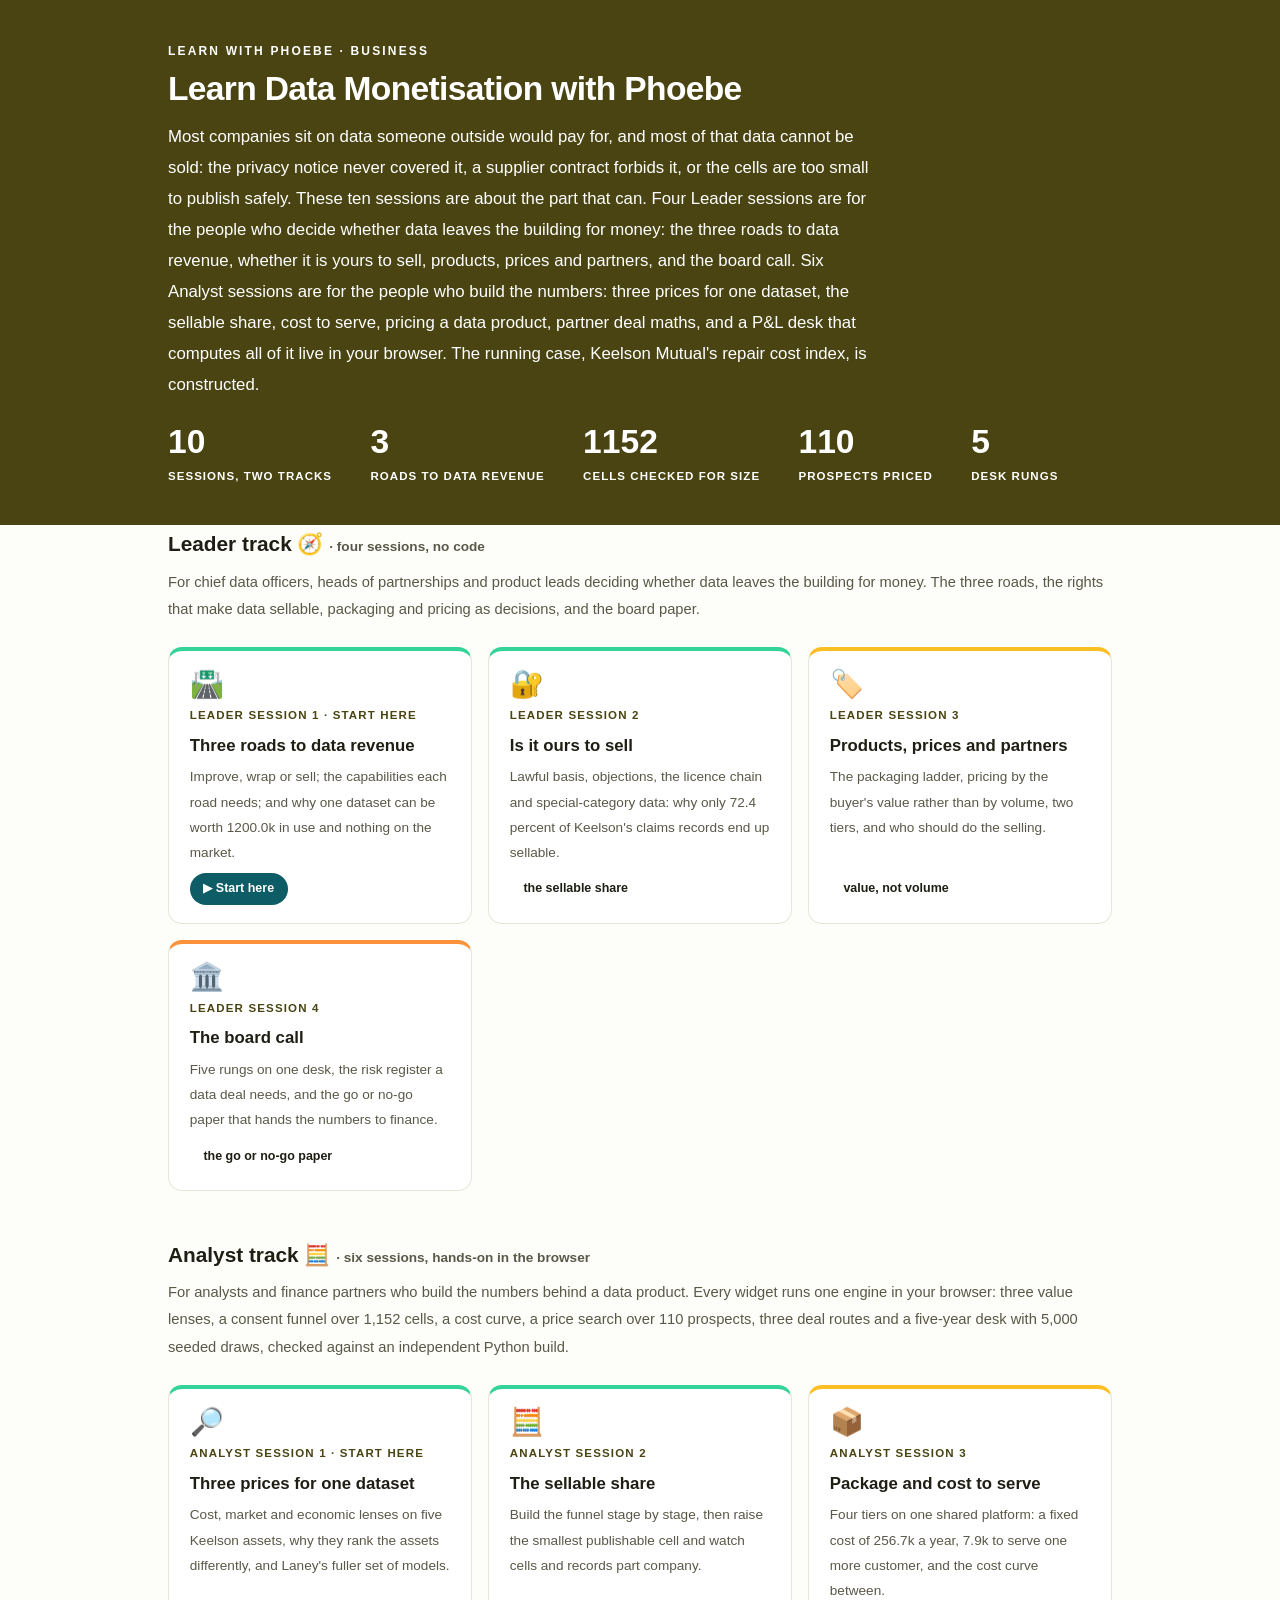
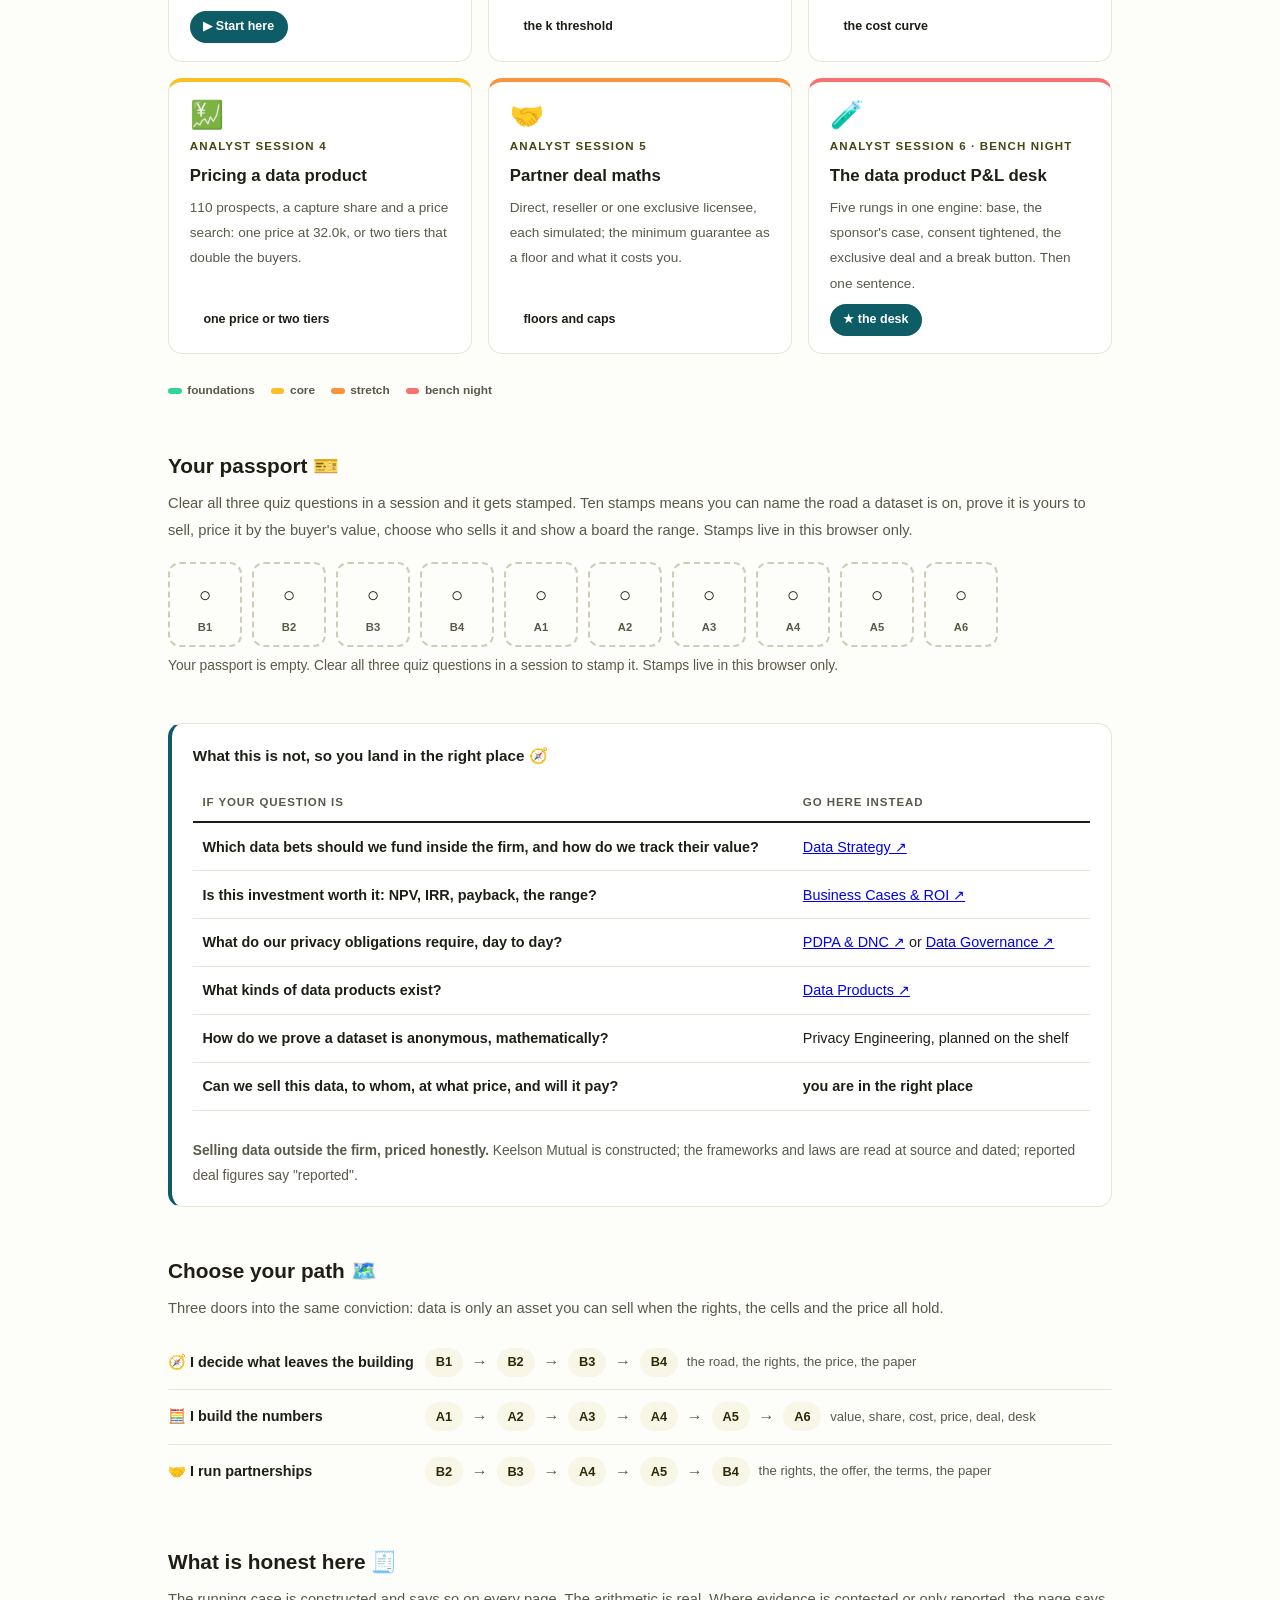
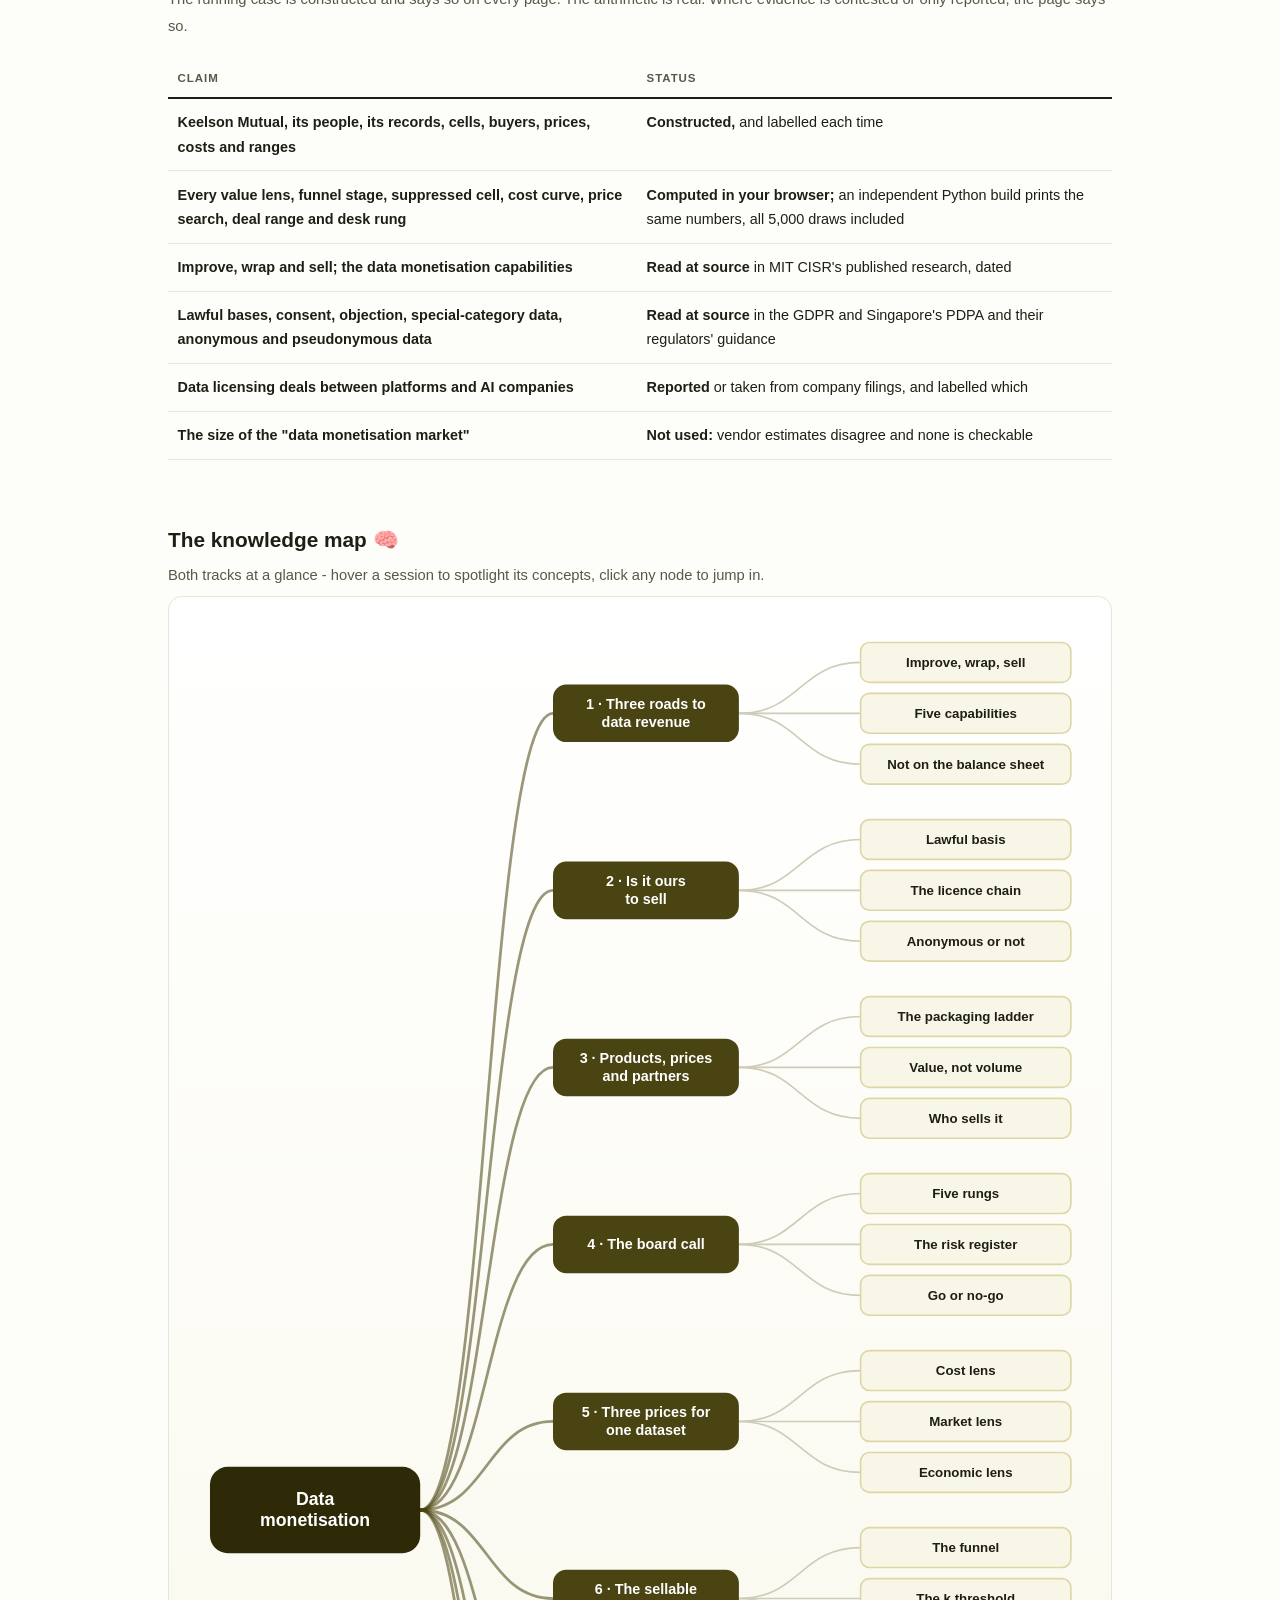
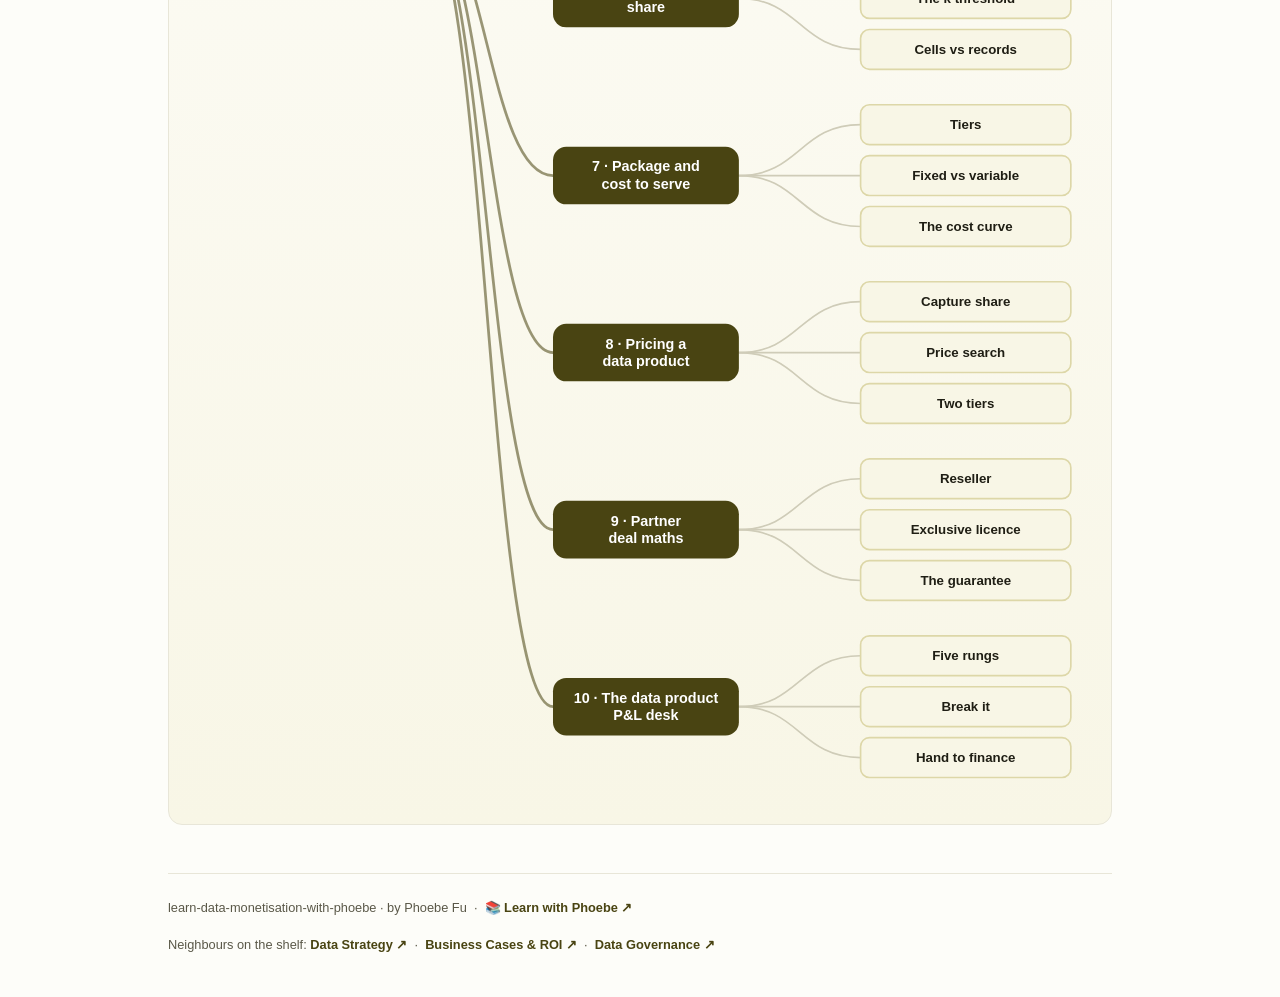
==== index.html @ 0428aa44 "Data Monetisation: Leader 4 + Analyst 6, Keelson repair cost index, computed P&L desk Ten sessions o" ====
<!DOCTYPE html>
<html lang="en">
<head>
<meta charset="UTF-8">
<meta name="viewport" content="width=device-width, initial-scale=1.0">
<!-- social:start -->
<meta name="description" content="Data monetisation for data and AI leaders and the analysts who price it. Four Leader sessions on the three roads to data revenue, whether the data is yours to sell, products, prices and partners, and the board call; six Analyst sessions on valuing a dataset three ways, the sellable share after consent and anonymity, cost to serve, pricing a data product, partner deal maths and a P&amp;L desk that computes everything in your browser. Free, by Phoebe Fu.">
<meta property="og:type" content="website">
<meta property="og:site_name" content="Learn with Phoebe">
<meta property="og:title" content="Learn Data Monetisation with Phoebe">
<meta property="og:description" content="Selling data outside the firm: what is yours to sell, what it is worth, how to price and partner, and whether the P&amp;L survives, computed for real.">
<meta property="og:url" content="https://phoebefu6.github.io/learn-data-monetisation-with-phoebe/">
<meta property="og:image" content="https://phoebefu6.github.io/learn-data-monetisation-with-phoebe/assets/og-cover.png">
<meta property="og:image:width" content="1200">
<meta property="og:image:height" content="630">
<meta name="twitter:card" content="summary_large_image">
<meta name="twitter:title" content="Learn Data Monetisation with Phoebe">
<meta name="twitter:description" content="Two tracks: the Leader decides whether data leaves the building for money; the Analyst prices it, live in the browser.">
<meta name="twitter:image" content="https://phoebefu6.github.io/learn-data-monetisation-with-phoebe/assets/og-cover.png">
<!-- social:end -->
<title>Learn Data Monetisation with Phoebe</title>
<link rel="stylesheet" href="assets/style.css?v=1">
<style>

  .stats-row { display: flex; gap: 2.4rem; margin-top: 1.5rem; flex-wrap: wrap; }
  .stat b { display: block; font-size: 2.1rem; font-weight: 800; line-height: 1.05; font-variant-numeric: tabular-nums; }
  .stat span { font-size: .72rem; opacity: 1; text-transform: uppercase; letter-spacing: .09em; font-weight: 600; }

  .course-grid { display: grid; grid-template-columns: repeat(auto-fit, minmax(17rem, 1fr)); gap: 1rem; margin-top: 1.5rem; }
  .course-card {
    border: 1px solid var(--hairline);
    border-top: 4px solid var(--diff, var(--indigo));
    border-radius: var(--radius);
    padding: 1.2rem 1.3rem 1.1rem;
    display: flex;
    flex-direction: column;
    gap: .5rem;
    text-decoration: none;
    color: var(--ink);
    background: #fff;
    transition: box-shadow .15s ease, border-color .15s ease, transform .15s ease;
    position: relative;
  }
  .course-card:hover { border-color: var(--indigo-soft); border-top-color: var(--diff, var(--indigo)); box-shadow: 0 8px 28px rgba(var(--shadow-rgb),.16); transform: translateY(-3px); }
  .course-card .cicon { font-size: 1.7rem; line-height: 1; }
  .course-card .cnum { font-size: .72rem; font-weight: 700; color: var(--indigo); text-transform: uppercase; letter-spacing: .1em; }
  .course-card h3 { font-size: 1.05rem; font-weight: 800; line-height: 1.3; }
  .course-card p { font-size: .85rem; color: var(--muted); flex: 1; }
  .course-card .meta { display: flex; gap: .4rem; flex-wrap: wrap; }

  .diff-legend { display: flex; gap: 1rem; margin-top: 1.6rem; font-size: .74rem; color: var(--muted); font-weight: 600; flex-wrap: wrap; }
  .diff-legend i { display: inline-block; width: .85rem; height: .35rem; border-radius: 999px; margin-right: .35rem; vertical-align: middle; }

  .paths { margin-top: 2.6rem; }
  .paths h2 { font-size: 1.3rem; font-weight: 800; margin-bottom: .3rem; }
  .paths .plede { color: var(--muted); font-size: .92rem; margin-bottom: .8rem; }
  .path { display: flex; gap: .55rem; align-items: center; padding: .75rem 0; border-bottom: .5px solid var(--hairline); flex-wrap: wrap; }
  .path:last-child { border-bottom: none; }
  .path b { min-width: 15.5rem; font-size: .9rem; }
  .path .pstep { background: var(--indigo-50); color: var(--indigo-deep); border-radius: 999px; padding: .16rem .68rem; font-weight: 700; font-size: .8rem; text-decoration: none; transition: all .12s ease; }
  .path .pstep:hover { background: var(--indigo); color: #fff; }
  .path .parr { color: var(--muted); font-weight: 700; }

  .mm-section { margin-top: 1.6rem; }
  .mm-section h2 { font-size: 1.3rem; font-weight: 800; margin-bottom: .2rem; }
  .mm-section .mm-lede { color: var(--muted); font-size: .92rem; margin-bottom: .4rem; }
  .mm-wrap { border: 1px solid var(--hairline); border-radius: var(--radius); background: linear-gradient(180deg,#fff,var(--indigo-50)); padding: .6rem; overflow-x: auto; }
  .mm-svg { width: 100%; height: auto; display: block; max-width: 60rem; margin: 0 auto; min-width: 34rem; }
  .mm-link { cursor: pointer; text-decoration: none; }
  .mm-node rect { transition: opacity .15s ease, filter .15s ease; }
  .mm-node text { pointer-events: none; }
  .mm-link:hover .mm-node rect { filter: brightness(1.06); }
  .mm-edge { transition: opacity .15s ease; }

  .not-this { border: 1px solid var(--hairline); border-left: 4px solid var(--clay); border-radius: var(--radius); background: #fff; padding: 1.1rem 1.3rem; margin-top: 1.2rem; }
  .not-this h3 { font-size: .95rem; font-weight: 800; margin-bottom: .5rem; }
</style>
</head>
<body>
<header class="masthead">
  <div class="wrap">
    <div class="eyebrow">Learn with Phoebe · Business</div>
    <h1>Learn <span class="accent">Data Monetisation</span> with Phoebe</h1>
    <p class="sub">Most companies sit on data someone outside would pay for, and most of that data cannot be sold: the privacy notice never covered it, a supplier contract forbids it, or the cells are too small to publish safely. These ten sessions are about the part that can. Four Leader sessions are for the people who decide whether data leaves the building for money: the three roads to data revenue, whether it is yours to sell, products, prices and partners, and the board call. Six Analyst sessions are for the people who build the numbers: three prices for one dataset, the sellable share, cost to serve, pricing a data product, partner deal maths, and a P&amp;L desk that computes all of it live in your browser. The running case, Keelson Mutual's repair cost index, is constructed.</p>
    <div class="stats-row">
      <div class="stat"><b data-count="10">10</b><span>sessions, two tracks</span></div>
      <div class="stat"><b data-count="3">3</b><span>roads to data revenue</span></div>
      <div class="stat"><b data-count="1152">1152</b><span>cells checked for size</span></div>
      <div class="stat"><b data-count="110">110</b><span>prospects priced</span></div>
      <div class="stat"><b data-count="5">5</b><span>desk rungs</span></div>
    </div>
  </div>
</header>

<main class="wrap">

  <section class="section">
    <div class="paths" style="margin-top:0">
      <h2>Leader track 🧭 <span style="font-size:.85rem;font-weight:600;color:var(--muted)">· four sessions, no code</span></h2>
      <p class="plede">For chief data officers, heads of partnerships and product leads deciding whether data leaves the building for money. The three roads, the rights that make data sellable, packaging and pricing as decisions, and the board paper.</p>
    </div>
    <div class="course-grid">
      <a class="course-card" href="courses/b1-three-roads-to-data-revenue.html" style="--diff:#34D399"><span class="cicon">🛣️</span><span class="cnum">Leader session 1 · start here</span><h3>Three roads to data revenue</h3><p>Improve, wrap or sell; the capabilities each road needs; and why one dataset can be worth 1200.0k in use and nothing on the market.</p><span class="meta"><span class="pill amber">▶ Start here</span></span></a>
      <a class="course-card" href="courses/b2-is-it-ours-to-sell.html" style="--diff:#34D399"><span class="cicon">🔐</span><span class="cnum">Leader session 2</span><h3>Is it ours to sell</h3><p>Lawful basis, objections, the licence chain and special-category data: why only 72.4 percent of Keelson's claims records end up sellable.</p><span class="meta"><span class="pill">the sellable share</span></span></a>
      <a class="course-card" href="courses/b3-products-prices-and-partners.html" style="--diff:#FBBF24"><span class="cicon">🏷️</span><span class="cnum">Leader session 3</span><h3>Products, prices and partners</h3><p>The packaging ladder, pricing by the buyer's value rather than by volume, two tiers, and who should do the selling.</p><span class="meta"><span class="pill">value, not volume</span></span></a>
      <a class="course-card" href="courses/b4-the-board-call.html" style="--diff:#FB923C"><span class="cicon">🏛️</span><span class="cnum">Leader session 4</span><h3>The board call</h3><p>Five rungs on one desk, the risk register a data deal needs, and the go or no-go paper that hands the numbers to finance.</p><span class="meta"><span class="pill">the go or no-go paper</span></span></a>
    </div>
  </section>

  <section class="section">
    <div class="paths" style="margin-top:0">
      <h2>Analyst track 🧮 <span style="font-size:.85rem;font-weight:600;color:var(--muted)">· six sessions, hands-on in the browser</span></h2>
      <p class="plede">For analysts and finance partners who build the numbers behind a data product. Every widget runs one engine in your browser: three value lenses, a consent funnel over 1,152 cells, a cost curve, a price search over 110 prospects, three deal routes and a five-year desk with 5,000 seeded draws, checked against an independent Python build.</p>
    </div>
    <div class="course-grid">
      <a class="course-card" href="courses/a1-three-prices-for-one-dataset.html" style="--diff:#34D399"><span class="cicon">🔎</span><span class="cnum">Analyst session 1 · start here</span><h3>Three prices for one dataset</h3><p>Cost, market and economic lenses on five Keelson assets, why they rank the assets differently, and Laney's fuller set of models.</p><span class="meta"><span class="pill amber">▶ Start here</span></span></a>
      <a class="course-card" href="courses/a2-the-sellable-share.html" style="--diff:#34D399"><span class="cicon">🧮</span><span class="cnum">Analyst session 2</span><h3>The sellable share</h3><p>Build the funnel stage by stage, then raise the smallest publishable cell and watch cells and records part company.</p><span class="meta"><span class="pill">the k threshold</span></span></a>
      <a class="course-card" href="courses/a3-package-and-cost-to-serve.html" style="--diff:#FBBF24"><span class="cicon">📦</span><span class="cnum">Analyst session 3</span><h3>Package and cost to serve</h3><p>Four tiers on one shared platform: a fixed cost of 256.7k a year, 7.9k to serve one more customer, and the cost curve between.</p><span class="meta"><span class="pill">the cost curve</span></span></a>
      <a class="course-card" href="courses/a4-pricing-a-data-product.html" style="--diff:#FBBF24"><span class="cicon">💹</span><span class="cnum">Analyst session 4</span><h3>Pricing a data product</h3><p>110 prospects, a capture share and a price search: one price at 32.0k, or two tiers that double the buyers.</p><span class="meta"><span class="pill">one price or two tiers</span></span></a>
      <a class="course-card" href="courses/a5-partner-deal-maths.html" style="--diff:#FB923C"><span class="cicon">🤝</span><span class="cnum">Analyst session 5</span><h3>Partner deal maths</h3><p>Direct, reseller or one exclusive licensee, each simulated; the minimum guarantee as a floor and what it costs you.</p><span class="meta"><span class="pill">floors and caps</span></span></a>
      <a class="course-card" href="courses/a6-the-data-product-pl-desk.html" style="--diff:#F87171"><span class="cicon">🧪</span><span class="cnum">Analyst session 6 · bench night</span><h3>The data product P&amp;L desk</h3><p>Five rungs in one engine: base, the sponsor's case, consent tightened, the exclusive deal and a break button. Then one sentence.</p><span class="meta"><span class="pill amber">★ the desk</span></span></a>
    </div>
    <div class="diff-legend">
      <span><i style="background:#34D399"></i>foundations</span>
      <span><i style="background:#FBBF24"></i>core</span>
      <span><i style="background:#FB923C"></i>stretch</span>
      <span><i style="background:#F87171"></i>bench night</span>
    </div>
  </section>

  <section class="section">
    <div class="paths" style="margin-top:0">
      <h2>Your passport 🎫</h2>
      <p class="plede">Clear all three quiz questions in a session and it gets stamped. Ten stamps means you can name the road a dataset is on, prove it is yours to sell, price it by the buyer's value, choose who sells it and show a board the range. Stamps live in this browser only.</p>
    </div>
    <div class="pp-strip"></div>
  </section>

  <section class="section">
    <div class="not-this">
      <h3>What this is not, so you land in the right place 🧭</h3>
      <table class="clean">
        <tr><th>If your question is</th><th>Go here instead</th></tr>
        <tr><td>Which data bets should we fund inside the firm, and how do we track their value?</td><td><a href="https://phoebefu6.github.io/learn-data-strategy-with-phoebe/">Data Strategy ↗</a></td></tr>
        <tr><td>Is this investment worth it: NPV, IRR, payback, the range?</td><td><a href="https://phoebefu6.github.io/learn-business-cases-roi-with-phoebe/">Business Cases &amp; ROI ↗</a></td></tr>
        <tr><td>What do our privacy obligations require, day to day?</td><td><a href="https://phoebefu6.github.io/learn-pdpa-dnc-with-phoebe/">PDPA &amp; DNC ↗</a> or <a href="https://phoebefu6.github.io/learn-data-governance-with-phoebe/">Data Governance ↗</a></td></tr>
        <tr><td>What kinds of data products exist?</td><td><a href="https://phoebefu6.github.io/learn-data-product-with-phoebe/">Data Products ↗</a></td></tr>
        <tr><td>How do we prove a dataset is anonymous, mathematically?</td><td>Privacy Engineering, planned on the shelf</td></tr>
        <tr><td><strong>Can we sell this data, to whom, at what price, and will it pay?</strong></td><td><strong>you are in the right place</strong></td></tr>
      </table>
      <p style="margin-top:.7rem;font-size:.86rem;color:var(--muted)"><strong>Selling data outside the firm, priced honestly.</strong> Keelson Mutual is constructed; the frameworks and laws are read at source and dated; reported deal figures say "reported".</p>
    </div>
  </section>

  <section class="section">
    <div class="paths">
      <h2>Choose your path 🗺️</h2>
      <p class="plede">Three doors into the same conviction: data is only an asset you can sell when the rights, the cells and the price all hold.</p>
      <div class="path"><b>🧭 I decide what leaves the building</b>
        <a class="pstep" href="courses/b1-three-roads-to-data-revenue.html">B1</a><span class="parr">→</span><a class="pstep" href="courses/b2-is-it-ours-to-sell.html">B2</a><span class="parr">→</span><a class="pstep" href="courses/b3-products-prices-and-partners.html">B3</a><span class="parr">→</span><a class="pstep" href="courses/b4-the-board-call.html">B4</a>
        <span style="font-size:.82rem;color:var(--muted)">the road, the rights, the price, the paper</span>
      </div>
      <div class="path"><b>🧮 I build the numbers</b>
        <a class="pstep" href="courses/a1-three-prices-for-one-dataset.html">A1</a><span class="parr">→</span><a class="pstep" href="courses/a2-the-sellable-share.html">A2</a><span class="parr">→</span><a class="pstep" href="courses/a3-package-and-cost-to-serve.html">A3</a><span class="parr">→</span><a class="pstep" href="courses/a4-pricing-a-data-product.html">A4</a><span class="parr">→</span><a class="pstep" href="courses/a5-partner-deal-maths.html">A5</a><span class="parr">→</span><a class="pstep" href="courses/a6-the-data-product-pl-desk.html">A6</a>
        <span style="font-size:.82rem;color:var(--muted)">value, share, cost, price, deal, desk</span>
      </div>
      <div class="path"><b>🤝 I run partnerships</b>
        <a class="pstep" href="courses/b2-is-it-ours-to-sell.html">B2</a><span class="parr">→</span><a class="pstep" href="courses/b3-products-prices-and-partners.html">B3</a><span class="parr">→</span><a class="pstep" href="courses/a4-pricing-a-data-product.html">A4</a><span class="parr">→</span><a class="pstep" href="courses/a5-partner-deal-maths.html">A5</a><span class="parr">→</span><a class="pstep" href="courses/b4-the-board-call.html">B4</a>
        <span style="font-size:.82rem;color:var(--muted)">the rights, the offer, the terms, the paper</span>
      </div>
    </div>
  </section>

  <section class="section">
    <div class="paths" style="margin-top:0">
      <h2>What is honest here 🧾</h2>
      <p class="plede">The running case is constructed and says so on every page. The arithmetic is real. Where evidence is contested or only reported, the page says so.</p>
    </div>
    <table class="clean">
      <tr><th>Claim</th><th>Status</th></tr>
      <tr><td>Keelson Mutual, its people, its records, cells, buyers, prices, costs and ranges</td><td><strong>Constructed,</strong> and labelled each time</td></tr>
      <tr><td>Every value lens, funnel stage, suppressed cell, cost curve, price search, deal range and desk rung</td><td><strong>Computed in your browser;</strong> an independent Python build prints the same numbers, all 5,000 draws included</td></tr>
      <tr><td>Improve, wrap and sell; the data monetisation capabilities</td><td><strong>Read at source</strong> in MIT CISR's published research, dated</td></tr>
      <tr><td>Lawful bases, consent, objection, special-category data, anonymous and pseudonymous data</td><td><strong>Read at source</strong> in the GDPR and Singapore's PDPA and their regulators' guidance</td></tr>
      <tr><td>Data licensing deals between platforms and AI companies</td><td><strong>Reported</strong> or taken from company filings, and labelled which</td></tr>
      <tr><td>The size of the "data monetisation market"</td><td><strong>Not used:</strong> vendor estimates disagree and none is checkable</td></tr>
    </table>
  </section>

  <section class="section mm-section">
    <h2>The knowledge map 🧠</h2>
    <p class="mm-lede">Both tracks at a glance - hover a session to spotlight its concepts, click any node to jump in.</p>
    <div class="mm-wrap"><div id="mindmap"></div></div>
  </section>

  <footer class="pagefoot">
    <span>learn-data-monetisation-with-phoebe · by Phoebe Fu &nbsp;·&nbsp; 📚 <a href="https://phoebefu6.github.io/learn-with-phoebe/">Learn with Phoebe ↗</a></span>
    <span>Neighbours on the shelf: <a href="https://phoebefu6.github.io/learn-data-strategy-with-phoebe/">Data Strategy ↗</a> &nbsp;·&nbsp; <a href="https://phoebefu6.github.io/learn-business-cases-roi-with-phoebe/">Business Cases &amp; ROI ↗</a> &nbsp;·&nbsp; <a href="https://phoebefu6.github.io/learn-data-governance-with-phoebe/">Data Governance ↗</a></span>
  </footer>

</main>

<script>
window.MINDMAP_DATA = {
  "title": "Data\nmonetisation",
  "centerColor": "#2E2A08",
  "sessions": [
    {
      "label": "Three roads to\ndata revenue",
      "href": "courses/b1-three-roads-to-data-revenue.html",
      "color": "#34D399",
      "concepts": [
        {
          "label": "Improve, wrap, sell",
          "href": "courses/b1-three-roads-to-data-revenue.html"
        },
        {
          "label": "Five capabilities",
          "href": "courses/b1-three-roads-to-data-revenue.html"
        },
        {
          "label": "Not on the balance sheet",
          "href": "courses/b1-three-roads-to-data-revenue.html"
        }
      ]
    },
    {
      "label": "Is it ours\nto sell",
      "href": "courses/b2-is-it-ours-to-sell.html",
      "color": "#34D399",
      "concepts": [
        {
          "label": "Lawful basis",
          "href": "courses/b2-is-it-ours-to-sell.html"
        },
        {
          "label": "The licence chain",
          "href": "courses/b2-is-it-ours-to-sell.html"
        },
        {
          "label": "Anonymous or not",
          "href": "courses/b2-is-it-ours-to-sell.html"
        }
      ]
    },
    {
      "label": "Products, prices\nand partners",
      "href": "courses/b3-products-prices-and-partners.html",
      "color": "#FBBF24",
      "concepts": [
        {
          "label": "The packaging ladder",
          "href": "courses/b3-products-prices-and-partners.html"
        },
        {
          "label": "Value, not volume",
          "href": "courses/b3-products-prices-and-partners.html"
        },
        {
          "label": "Who sells it",
          "href": "courses/b3-products-prices-and-partners.html"
        }
      ]
    },
    {
      "label": "The board call",
      "href": "courses/b4-the-board-call.html",
      "color": "#FB923C",
      "concepts": [
        {
          "label": "Five rungs",
          "href": "courses/b4-the-board-call.html"
        },
        {
          "label": "The risk register",
          "href": "courses/b4-the-board-call.html"
        },
        {
          "label": "Go or no-go",
          "href": "courses/b4-the-board-call.html"
        }
      ]
    },
    {
      "label": "Three prices for\none dataset",
      "href": "courses/a1-three-prices-for-one-dataset.html",
      "color": "#34D399",
      "concepts": [
        {
          "label": "Cost lens",
          "href": "courses/a1-three-prices-for-one-dataset.html"
        },
        {
          "label": "Market lens",
          "href": "courses/a1-three-prices-for-one-dataset.html"
        },
        {
          "label": "Economic lens",
          "href": "courses/a1-three-prices-for-one-dataset.html"
        }
      ]
    },
    {
      "label": "The sellable\nshare",
      "href": "courses/a2-the-sellable-share.html",
      "color": "#34D399",
      "concepts": [
        {
          "label": "The funnel",
          "href": "courses/a2-the-sellable-share.html"
        },
        {
          "label": "The k threshold",
          "href": "courses/a2-the-sellable-share.html"
        },
        {
          "label": "Cells vs records",
          "href": "courses/a2-the-sellable-share.html"
        }
      ]
    },
    {
      "label": "Package and\ncost to serve",
      "href": "courses/a3-package-and-cost-to-serve.html",
      "color": "#FBBF24",
      "concepts": [
        {
          "label": "Tiers",
          "href": "courses/a3-package-and-cost-to-serve.html"
        },
        {
          "label": "Fixed vs variable",
          "href": "courses/a3-package-and-cost-to-serve.html"
        },
        {
          "label": "The cost curve",
          "href": "courses/a3-package-and-cost-to-serve.html"
        }
      ]
    },
    {
      "label": "Pricing a\ndata product",
      "href": "courses/a4-pricing-a-data-product.html",
      "color": "#FBBF24",
      "concepts": [
        {
          "label": "Capture share",
          "href": "courses/a4-pricing-a-data-product.html"
        },
        {
          "label": "Price search",
          "href": "courses/a4-pricing-a-data-product.html"
        },
        {
          "label": "Two tiers",
          "href": "courses/a4-pricing-a-data-product.html"
        }
      ]
    },
    {
      "label": "Partner\ndeal maths",
      "href": "courses/a5-partner-deal-maths.html",
      "color": "#FB923C",
      "concepts": [
        {
          "label": "Reseller",
          "href": "courses/a5-partner-deal-maths.html"
        },
        {
          "label": "Exclusive licence",
          "href": "courses/a5-partner-deal-maths.html"
        },
        {
          "label": "The guarantee",
          "href": "courses/a5-partner-deal-maths.html"
        }
      ]
    },
    {
      "label": "The data product\nP&L desk",
      "href": "courses/a6-the-data-product-pl-desk.html",
      "color": "#F87171",
      "concepts": [
        {
          "label": "Five rungs",
          "href": "courses/a6-the-data-product-pl-desk.html"
        },
        {
          "label": "Break it",
          "href": "courses/a6-the-data-product-pl-desk.html"
        },
        {
          "label": "Hand to finance",
          "href": "courses/a6-the-data-product-pl-desk.html"
        }
      ]
    }
  ]
};
</script>
<script src="assets/mindmap.js?v=1"></script>
<script src="assets/app.js?v=1"></script>
</body>
</html>
---- assets/style.css ----
/* learn-sales-pipeline-analytics-with-phoebe - editorial bold design system
   Accent: sage slate #494412 · Deep #2E2A08 · Warm contrast: copper #0E5C66
   (CSS var names still read --indigo/--amber; they hold sage slate and copper.)
   Light surfaces only: the lightbox scrim is a light tint, so its hint text is ink. */

:root {
  --indigo: #494412;
  --indigo-deep: #2E2A08;
  --indigo-mid: #6B641E;
  --indigo-soft: #DDD7A8;
  --indigo-50: #F8F6E6;
  --ink: #1F1E14;
  --muted: #5A5848;
  --faint: #CFCCB8;
  --hairline: #E8E6D8;
  --clay: #0E5C66;
  --clay-ink: #083A40;
  --amber: #0E5C66;
  --amber-ink: #083A40;
  --amber-50: #E6F3F4;
  --paper: #FDFDF9;
  --code-bg: #F8F6E6;
  --code-ink: #1F1E14;
  --scrim-rgb: 248,246,230;
  --shadow-rgb: 73,68,18;
  --radius: 14px;
}

* { margin: 0; padding: 0; box-sizing: border-box; }

html { font-size: 16px; scroll-behavior: smooth; }
html.zoom-125 { font-size: 20px; }
html.zoom-150 { font-size: 24px; }

body {
  font-family: "Inter", -apple-system, BlinkMacSystemFont, "Segoe UI", Roboto, sans-serif;
  background: var(--paper);
  color: var(--ink);
  line-height: 1.85;
  font-feature-settings: "tnum";
}

.wrap { max-width: 62rem; margin: 0 auto; padding: 0 1.5rem; }

/* ---------- header band ---------- */
.masthead {
  background: var(--indigo);
  color: #fff;
  padding: 2.5rem 0 2.25rem;
}
.masthead .eyebrow {
  font-size: .75rem;
  letter-spacing: .18em;
  text-transform: uppercase;
  opacity: 1;
  font-weight: 600;
}
.masthead h1 {
  font-size: 2.1rem;
  line-height: 1.15;
  font-weight: 800;
  margin: .5rem 0 .75rem;
  letter-spacing: -.02em;
}
.masthead h1 .accent { color: inherit; }
.masthead .sub { font-size: 1.05rem; opacity: 1; max-width: 44rem; }

.chip-row { display: flex; flex-wrap: wrap; gap: .5rem; margin-top: 1.1rem; }
.chip {
  display: inline-flex;
  align-items: center;
  gap: .35rem;
  border-radius: 999px;
  padding: .25rem .8rem;
  font-size: .78rem;
  font-weight: 600;
  white-space: nowrap;
}
.chip.level { background: #fff; color: var(--indigo); }
.chip.audience { background: rgba(255,255,255,.08); color: #fff; border: 1px solid rgba(255,255,255,.35); }
.chip.time { background: var(--ink); color: #fff; font-variant-numeric: tabular-nums; }


/* ---------- agenda band ----------
   Recovered 2026-09-02. These six repos were scaffolded from a stylesheet that had
   lost this block, so .agenda rendered as run-on inline text ~700px tall inside the
   masthead. 87 of 93 repos carry it; these were the exception, and they were also the
   six the estate sweep could not see. See course-builder/references/field-notes.md.

   .a3 does NOT reuse the donor's `color: var(--amber-ink)`: that pair falls below
   4.5:1 against --amber in all six palettes, which is the same failure the sweep
   flags on the wellbeing courses. The literal below is the darkest tone of this
   repo's own amber-ink that clears 4.5:1, so the band stays bright. Recompute it if
   --amber changes. */
.agenda {
  display: flex;
  border-radius: 999px;
  overflow: hidden;
  margin: 1.4rem 0 0;
  font-size: .72rem;
  font-weight: 600;
  text-align: center;
  color: #fff;
}
.agenda span { padding: .45rem .3rem; white-space: nowrap; overflow: hidden; text-overflow: ellipsis; }
.agenda .a1 { background: var(--indigo-deep); }
.agenda .a2 { background: var(--indigo-mid); }
.agenda .a3 { background: var(--amber); color: #FFFFFF; }
.agenda .a4 { background: var(--indigo-soft); color: var(--ink); }

/* ---------- toolbar ---------- */
.toolbar {
  position: sticky;
  top: 0;
  z-index: 40;
  background: rgba(255,255,255,.94);
  backdrop-filter: blur(6px);
  border-bottom: 1px solid var(--hairline);
  padding: .55rem 0;
}
.toolbar .wrap { display: flex; align-items: center; gap: .5rem; flex-wrap: nowrap; }
.toolbar .crumb { font-size: .8rem; color: var(--muted); font-weight: 600; margin-right: auto; min-width: 0; white-space: nowrap; overflow: hidden; text-overflow: ellipsis; }
.toolbar .btn { white-space: nowrap; flex: none; padding: .38rem .8rem; font-size: .78rem; line-height: 1.2; }
.toolbar .crumb a { color: var(--indigo); text-decoration: none; }
.btn {
  border: 1px solid var(--hairline);
  background: #fff;
  color: var(--ink);
  border-radius: 999px;
  padding: .35rem .9rem;
  font-size: .78rem;
  font-weight: 600;
  cursor: pointer;
  font-family: inherit;
  transition: all .15s ease;
}
.btn:hover { border-color: var(--indigo); color: var(--indigo); }
.btn.primary { background: var(--indigo); border-color: var(--indigo); color: #fff; }
.btn.primary:hover { background: var(--indigo-deep); }

/* ---------- sections ---------- */
main { padding: 2.5rem 0 4rem; }

.section { margin-bottom: 2.8rem; }
.section-kicker { margin-bottom: 1rem; }
.section-kicker .klabel {
  display: block;
  font-size: .72rem;
  text-transform: uppercase;
  letter-spacing: .1em;
  color: var(--indigo);
  font-weight: 700;
  margin-bottom: .35rem;
}
.section-kicker h2 {
  font-size: 1.45rem;
  font-weight: 800;
  letter-spacing: -.01em;
  display: flex;
  align-items: center;
  gap: .7rem;
  flex-wrap: wrap;
}
.section-kicker .tag {
  border-radius: 999px;
  padding: .18rem .7rem;
  font-size: .7rem;
  font-weight: 700;
  text-transform: uppercase;
  letter-spacing: .08em;
}
.tag.concept { background: var(--indigo-50); color: var(--indigo); }
.tag.demo { background: var(--amber-50); color: var(--amber-ink); }
.tag.exercise { background: var(--ink); color: #fff; }

.lede { color: var(--muted); max-width: 46rem; margin-bottom: 1.4rem; line-height: 1.8; }

/* live vs self-study markers on cards */
.mode {
  font-size: .64rem;
  font-weight: 700;
  text-transform: uppercase;
  letter-spacing: .07em;
  padding: .14rem .6rem;
  border-radius: 999px;
  flex: none;
}
.mode.live { background: var(--indigo); color: #fff; }
.mode.self { background: #fff; color: var(--muted); border: 1px solid var(--hairline); }

/* ---------- accordions ---------- */
details.card {
  border: 1px solid var(--hairline);
  border-radius: var(--radius);
  margin-bottom: .8rem;
  overflow: hidden;
  background: #fff;
}
details.card[open] { border-color: var(--indigo-soft); box-shadow: 0 8px 28px rgba(var(--shadow-rgb),.08); }
details.card summary {
  list-style: none;
  cursor: pointer;
  padding: 1rem 1.25rem;
  display: flex;
  align-items: center;
  gap: .75rem;
  font-weight: 700;
  font-size: 1.02rem;
  user-select: none;
}
details.card summary::-webkit-details-marker { display: none; }
details.card summary .dot {
  width: .6rem; height: .6rem;
  border-radius: 999px;
  background: var(--indigo);
  flex: none;
}
details.card summary .mini { margin-left: auto; font-size: .72rem; color: var(--muted); font-weight: 600; white-space: nowrap; }
details.card summary .caret { transition: transform .2s ease; color: var(--indigo); font-size: .8rem; }
details.card[open] summary .caret { transform: rotate(90deg); }
details.card .body { padding: 0 1.25rem 1.4rem; border-top: 1px solid var(--hairline); padding-top: 1.15rem; }
details.card .body p { margin-bottom: 1.05rem; max-width: 48rem; }
details.card .body p:last-child { margin-bottom: 0; }
details.card .body ul, details.card .body ol { margin: 0 0 1.1rem 1.2rem; max-width: 47rem; }
details.card .body li { margin-bottom: .65rem; }
details.card .body h4 { font-size: .95rem; font-weight: 700; margin: 1.1rem 0 .45rem; }
details.card .body h4:first-child { margin-top: 0; }

/* ---------- pills & legends ---------- */
.legend { display: flex; flex-wrap: wrap; gap: .5rem; margin: 0 0 1.2rem; }
.pill {
  display: inline-flex;
  align-items: center;
  gap: .4rem;
  border-radius: 999px;
  padding: .28rem .85rem;
  font-size: .78rem;
  font-weight: 600;
}
.pill.solid { background: var(--indigo); color: #fff; }
.pill.light { background: var(--indigo-50); color: var(--indigo); }
.pill.inkpill { background: var(--ink); color: #fff; }
.pill.amber, .pill.peach { background: var(--amber); color: #fff; }
.pill.bare { color: var(--muted); }

/* ---------- 4D grid ---------- */
.grid-2 { display: grid; grid-template-columns: repeat(auto-fit, minmax(15rem, 1fr)); gap: .8rem; margin: .5rem 0 1rem; }
.d-card {
  border: 1px solid var(--hairline);
  border-left: 4px solid var(--indigo);
  border-radius: 10px;
  padding: 1rem 1.1rem;
}
.d-card h4 { font-size: .95rem; margin-bottom: .3rem; }
.d-card h4 .lead-letter { color: var(--indigo); }
.d-card p { font-size: .86rem; color: var(--muted); margin: 0; }

/* ---------- tables ---------- */
table.clean { width: 100%; border-collapse: collapse; font-size: .9rem; margin: .4rem 0 1rem; }
table.clean th {
  text-align: left;
  font-size: .72rem;
  text-transform: uppercase;
  letter-spacing: .08em;
  color: var(--muted);
  padding: .5rem .6rem;
  border-bottom: 2px solid var(--ink);
}
table.clean td { padding: .7rem .6rem; border-bottom: .5px solid var(--hairline); vertical-align: top; line-height: 1.7; }
table.clean td:first-child { font-weight: 600; }

/* ---------- prompt boxes ---------- */
.prompt-box{
  position: relative;
  background: #F8F6E6;
  border: 1px solid #E8E6D8;
  color: #1F1E14;
  border-radius: var(--radius);
  padding: 1.1rem 1.2rem;
  margin: 1rem 0 1.2rem;
  font-family: "SF Mono", ui-monospace, Menlo, Consolas, monospace;
  font-size: .84rem;
  line-height: 1.65;
  white-space: pre-wrap;
  word-break: break-word;
}
.prompt-box .label{
  position: absolute;
  top: -0.7rem;
  left: 1rem;
  background: #494412;
  color: #FFFFFF;
  font-family: "Inter", -apple-system, sans-serif;
  font-size: .68rem;
  font-weight: 700;
  letter-spacing: .06em;
  text-transform: uppercase;
  border-radius: 999px;
  padding: .15rem .7rem;
}
.prompt-box.bad .label { background: var(--faint); color: var(--ink); }
.prompt-box.good .label { background: var(--amber); color: #fff; }
.copy-btn{
  position: absolute;
  top: .7rem;
  right: .7rem;
  background: #FFFFFF;
  border: 1px solid #E8E6D8;
  color: #1F1E14;
  border-radius: 999px;
  padding: .25rem .8rem;
  font-size: .72rem;
  font-weight: 600;
  cursor: pointer;
  font-family: "Inter", -apple-system, sans-serif;
  transition: background .15s ease;
}
.copy-btn:hover { background: #E8E6D8; }
.copy-btn.copied { background: var(--amber); border-color: var(--amber); color: #fff; }

/* ---------- demo steps ---------- */
.steps { counter-reset: step; margin: .6rem 0 1rem; }
.step {
  display: grid;
  grid-template-columns: max-content minmax(0, 1fr);
  column-gap: .9rem;
  row-gap: .2rem;
  padding: .85rem 0;
  border-bottom: .5px solid var(--hairline);
}
.step > * { grid-column: 2; min-width: 0; }
.step > .prompt-box { margin: .8rem 0 .4rem; }
.step:last-child { border-bottom: none; }
.step::before {
  counter-increment: step;
  content: counter(step);
  flex: none;
  width: 1.7rem; height: 1.7rem;
  border-radius: 999px;
  background: var(--indigo-50);
  color: var(--indigo);
  font-weight: 700;
  font-size: .85rem;
  display: inline-flex;
  align-items: center;
  justify-content: center;
  margin-top: .1rem;
}
.step p { margin: 0; }
/* A code box inside a step sits BELOW the step text at full width. Without this the flex row
 * puts it in a half-width column beside the text and wraps code mid-token. */
.step { flex-wrap: wrap; }
.step > p { flex: 1 1 0; min-width: 0; }
.step > .prompt-box { flex: 1 1 100%; margin: .7rem 0 .2rem; word-break: normal; overflow-x: auto; }

/* ---------- callouts ---------- */
.callout {
  border-radius: var(--radius);
  padding: 1rem 1.2rem;
  margin: 1rem 0;
  font-size: .92rem;
}
.callout.tip { background: var(--indigo-50); border-left: 4px solid var(--indigo); }
.callout.win { background: var(--amber-50); border-left: 4px solid var(--amber); }
.callout strong:first-child { display: block; margin-bottom: .2rem; }

.callout.example {
  background: #FFFFFF;
  border: 1px solid var(--hairline);
  border-left: 4px solid var(--amber);
  font-size: .9rem;
}
.callout.example .ex-pill {
  display: inline-block;
  background: var(--amber);
  color: #fff;
  border-radius: 999px;
  padding: .15rem .7rem;
  font-size: .68rem;
  font-weight: 700;
  text-transform: uppercase;
  letter-spacing: .06em;
  margin-bottom: .5rem;
}
.callout.example p { margin: 0 0 .75rem; max-width: 47rem; }
.callout.example p:last-child { margin-bottom: 0; }
.callout.example ul { margin: 0 0 0 1.1rem; max-width: 46rem; }
.callout.example li { margin-bottom: .6rem; }
.callout.example li:last-child { margin-bottom: 0; }

/* ---------- zoomable figures ---------- */
figure.zoomable {
  border: 1px solid var(--hairline);
  border-radius: var(--radius);
  padding: 1.2rem;
  margin: 1rem 0 1.4rem;
  cursor: zoom-in;
  transition: box-shadow .15s ease;
  background: #fff;
}
figure.zoomable:hover { box-shadow: 0 8px 28px rgba(var(--shadow-rgb),.12); }
figure.zoomable svg, figure.zoomable img { width: 100%; height: auto; display: block; }
figure.zoomable figcaption {
  margin-top: .6rem;
  font-size: .76rem;
  color: var(--muted);
  font-weight: 600;
  display: flex;
  align-items: center;
  gap: .4rem;
}

.lightbox{
  position: fixed;
  inset: 0;
  z-index: 100;
  background: rgba(var(--scrim-rgb),.9);
  display: none;
  align-items: center;
  justify-content: center;
  padding: 3vh 3vw;
  cursor: zoom-out;
}
.lightbox.open { display: flex; }
.lightbox .inner{
  background: #fff;
  border: 1px solid #E8E6D8;
  box-shadow: 0 10px 40px rgba(31,30,20,.14);
  border-radius: var(--radius);
  padding: 2rem;
  max-width: 94vw;
  max-height: 92vh;
  overflow: auto;
}
.lightbox .inner svg, .lightbox .inner img { width: min(88vw, 70rem); height: auto; }
.lightbox .close-hint{
  position: fixed;
  top: 1rem; right: 1.4rem;
  color: var(--ink);
  font-size: .8rem;
  font-weight: 600;
}

/* ---------- courses covered ---------- */
.covered { border: 1px solid var(--hairline); border-radius: var(--radius); overflow: hidden; }
.covered-row {
  display: flex;
  align-items: baseline;
  gap: .8rem;
  padding: .75rem 1.1rem;
  border-bottom: .5px solid var(--hairline);
  font-size: .9rem;
}
.covered-row:last-child { border-bottom: none; }
.covered-row .status { flex: none; }
.covered-row .name { font-weight: 600; }
.covered-row .note { margin-left: auto; color: var(--muted); font-size: .78rem; text-align: right; }

/* ---------- cheat sheet footer ---------- */
.cheat{
  background: #F8F6E6;
  border: 1px solid #E8E6D8;
  color: #1F1E14;
  border-radius: var(--radius);
  padding: 1.6rem 1.6rem 1.3rem;
  margin-top: 3rem;
}
.cheat h3 { font-size: 1.1rem; margin-bottom: 1rem; }
.cheat h3 span { color: #494412; }
.cheat .grid-2 { gap: 1rem; }
.cheat .cheat-item { border-left: 3px solid var(--indigo-mid); padding-left: .8rem; }
.cheat .cheat-item b { display: block; font-size: .85rem; color: #2E2A08; }
.cheat .cheat-item span { font-size: .82rem; color: #5A5848; }

footer.pagefoot {
  border-top: 1px solid var(--hairline);
  margin-top: 3rem;
  padding: 1.4rem 0 2.5rem;
  font-size: .8rem;
  color: var(--muted);
  display: flex;
  justify-content: space-between;
  flex-wrap: wrap;
  gap: .8rem;
}
footer.pagefoot a { color: var(--indigo); text-decoration: none; font-weight: 600; }

/* ---------- wayfinding: reading progress + section dots + part numbers ---------- */

#progress-bar {
  position: fixed;
  top: 0; left: 0;
  height: 3px;
  width: 0;
  background: linear-gradient(90deg, var(--indigo), var(--amber));
  z-index: 90;
}

.pagenav {
  position: fixed;
  right: 1.1rem;
  top: 50%;
  transform: translateY(-50%);
  z-index: 50;
  display: flex;
  flex-direction: column;
  gap: .55rem;
}
.pagenav a {
  width: .68rem; height: .68rem;
  border-radius: 999px;
  background: #fff;
  border: 2px solid var(--faint);
  display: block;
  position: relative;
  transition: all .15s ease;
}
.pagenav a:hover { border-color: var(--indigo); transform: scale(1.3); }
.pagenav a.active { background: var(--indigo); border-color: var(--indigo); }
.pagenav a .nlabel {
  position: absolute;
  right: 1.4rem;
  top: 50%;
  transform: translateY(-50%);
  background: var(--ink);
  color: #fff;
  font-size: .7rem;
  font-weight: 600;
  padding: .22rem .65rem;
  border-radius: 6px;
  white-space: nowrap;
  opacity: 0;
  pointer-events: none;
  transition: opacity .15s ease;
}
.pagenav a:hover .nlabel { opacity: 1; }
@media (max-width: 74rem) { .pagenav { display: none; } }

main { counter-reset: partnum -1; }
.section .section-kicker { position: relative; }
.section .section-kicker::before {
  counter-increment: partnum;
  content: counter(partnum, decimal-leading-zero);
  position: absolute;
  right: 0;
  top: -1.2rem;
  font-size: 4.4rem;
  font-weight: 800;
  color: var(--indigo-50);
  line-height: 1;
  font-variant-numeric: tabular-nums;
  pointer-events: none;
  z-index: 0;
}
.section .section-kicker > * { position: relative; z-index: 1; }

details.card summary { transition: background .15s ease; }
details.card summary:hover { background: #F8F6E6; }

/* ---------- journey strip: you are here in the series ---------- */
.journey {
  display: flex;
  align-items: center;
  gap: .45rem;
  margin-top: 1.1rem;
  flex-wrap: wrap;
}
.journey .jlabel { font-size: .7rem; font-weight: 700; text-transform: uppercase; letter-spacing: .09em; opacity: 1; margin-right: .3rem; }
.journey a {
  width: 1.7rem; height: 1.7rem;
  border-radius: 999px;
  display: inline-flex;
  align-items: center;
  justify-content: center;
  font-size: .8rem;
  font-weight: 700;
  text-decoration: none;
  color: #fff;
  border: 1.5px solid rgba(255,255,255,.45);
  transition: all .15s ease;
  font-variant-numeric: tabular-nums;
}
.journey a:hover { border-color: #fff; transform: scale(1.12); }
.journey a.here { background: #fff; color: var(--indigo); border-color: #fff; }
.journey a.dd-chip { width: auto; border-radius: 999px; padding: 0 .7rem; font-size: .72rem; }

/* ---------- check-yourself quiz ---------- */
.quiz-q {
  border: 1px solid var(--hairline);
  border-radius: var(--radius);
  padding: 1.1rem 1.25rem 1rem;
  margin-bottom: .9rem;
  background: #fff;
}
.quiz-q .qtext { font-weight: 700; margin-bottom: .7rem; }
.quiz-q .qopt {
  display: block;
  width: 100%;
  text-align: left;
  background: #fff;
  border: 1px solid var(--hairline);
  border-radius: 10px;
  padding: .6rem .9rem;
  margin-bottom: .5rem;
  font-size: .9rem;
  font-family: inherit;
  color: var(--ink);
  cursor: pointer;
  transition: all .15s ease;
}
.quiz-q .qopt:hover { border-color: var(--indigo); background: var(--indigo-50); }
.quiz-q .qopt.correct { background: var(--indigo); border-color: var(--indigo); color: #fff; font-weight: 600; }
.quiz-q .qopt.correct::after { content: "  ✓"; }
.quiz-q .qopt.wrong { background: #FEF2F2; border-color: #FCA5A5; color: #991B1B; animation: qshake .3s ease; }
.quiz-q .qopt.wrong::after { content: "  ✗ try again"; font-size: .78rem; }
.quiz-q .qopt:disabled { cursor: default; }
.quiz-q .qwhy {
  display: none;
  background: var(--amber-50);
  border-left: 4px solid var(--amber);
  border-radius: 8px;
  padding: .6rem .9rem;
  font-size: .86rem;
  margin-top: .3rem;
}
.quiz-q.answered .qwhy { display: block; }
@keyframes qshake {
  0%, 100% { transform: translateX(0); }
  25% { transform: translateX(-5px); }
  75% { transform: translateX(5px); }
}
.quiz-score { font-weight: 700; color: var(--indigo); margin-top: .4rem; }

@media (prefers-reduced-motion: reduce) {
  .quiz-q .qopt.wrong { animation: none; }
  .journey a:hover { transform: none; }
}

/* ---------- micro-interactions (react-bits inspired, vanilla) ---------- */

/* BlurText: staggered word reveal on the masthead headline */
.masthead h1 .bw {
  display: inline-block;
  opacity: 0;
  filter: blur(8px);
  transform: translateY(.35em);
  animation: bw-in .7s cubic-bezier(.22,.9,.35,1) forwards;
  animation-delay: var(--bw-delay, 0s);
}
@keyframes bw-in {
  to { opacity: 1; filter: blur(0); transform: translateY(0); }
}

/* SpotlightCard: cursor-following highlight on accordion cards */
details.card { position: relative; }
details.card::after {
  content: "";
  position: absolute;
  inset: 0;
  pointer-events: none;
  opacity: 0;
  transition: opacity .3s ease;
  background: radial-gradient(320px circle at var(--mx, 50%) var(--my, 50%), rgba(var(--shadow-rgb),.09), transparent 65%);
}
details.card:hover::after { opacity: 1; }

/* ScrollReveal: sections rise in as they enter the viewport */
.js-reveal .section {
  opacity: 0;
  transform: translateY(16px);
  transition: opacity .6s ease, transform .6s cubic-bezier(.22,.9,.35,1);
}
.js-reveal .section.revealed { opacity: 1; transform: none; }

@media (prefers-reduced-motion: reduce) {
  .masthead h1 .bw { animation: none; opacity: 1; filter: none; transform: none; }
  details.card::after { display: none; }
  .js-reveal .section { opacity: 1; transform: none; transition: none; }
}

@media (max-width: 40rem) {
  .masthead h1 { font-size: 1.6rem; }
  
  .toolbar .crumb { display: none; }
}

@media print {
  .toolbar, .copy-btn { display: none; }
  details.card { border: 1px solid #ccc; }
}

/* ---------- live SQL playground (sql-live.js) ---------- */
.sqlbox {
  border: 1px solid var(--hairline);
  border-radius: var(--radius);
  background: #fff;
  overflow: hidden;
  margin: 1rem 0 1.4rem;
  box-shadow: 0 8px 28px rgba(var(--shadow-rgb),.06);
}
.sql-bar {
  display: flex; align-items: center; gap: .5rem;
  padding: .5rem .8rem;
  background: var(--indigo-deep);
  color: #fff;
}
.sql-dot { width: .6rem; height: .6rem; border-radius: 999px; background: var(--amber); flex: none; }
.sql-title { font-size: .76rem; font-weight: 600; letter-spacing: .02em; opacity: .92; }
.sql-spacer { margin-left: auto; }
.sql-btn {
  border: 1px solid rgba(255,255,255,.28);
  background: rgba(255,255,255,.08);
  color: #fff;
  border-radius: 999px;
  padding: .26rem .8rem;
  font-size: .74rem; font-weight: 700; cursor: pointer;
  font-family: inherit; transition: all .14s ease; white-space: nowrap;
}
.sql-btn:hover { background: rgba(255,255,255,.2); }
.sql-btn.sql-run { background: var(--amber); color: #fff; border-color: var(--amber); }
.sql-btn.sql-run:hover { filter: brightness(1.05); }
.sql-label {
  display: block;
  font-size: .64rem; text-transform: uppercase; letter-spacing: .09em;
  font-weight: 700; color: var(--muted);
  padding: .6rem .9rem .2rem;
}
.sql-code-wrap { border-bottom: 1px solid var(--hairline); }
.sql-code {
  width: 100%;
  border: none; outline: none; resize: vertical;
  padding: .35rem .9rem .9rem;
  font-family: "SF Mono", "JetBrains Mono", Menlo, Consolas, monospace;
  font-size: .86rem; line-height: 1.6;
  color: var(--ink); background: #fff;
  tab-size: 2;
}
.sql-out { padding: .2rem .9rem 1rem; overflow-x: auto; }
.sql-tablewrap { overflow-x: auto; }
table.sql-table { width: 100%; border-collapse: collapse; font-size: .84rem; margin: .3rem 0 .1rem; }
table.sql-table th {
  text-align: left; text-transform: uppercase; letter-spacing: .05em;
  font-size: .68rem; color: var(--indigo); font-weight: 800;
  padding: .35rem .6rem; border-bottom: 2px solid var(--indigo-50); white-space: nowrap;
}
table.sql-table td {
  padding: .32rem .6rem; border-bottom: .5px solid var(--hairline);
  font-variant-numeric: tabular-nums; white-space: nowrap;
}
table.sql-table tr:last-child td { border-bottom: none; }
.sql-null { color: var(--faint); font-style: italic; font-size: .78rem; }
.sql-note { font-size: .74rem; color: var(--muted); margin: .5rem 0 0; font-weight: 600; }
.sql-hint { font-weight: 500; font-style: italic; }
.sql-err {
  font-size: .82rem; color: #991B1B; background: #FEF2F2;
  border: 1px solid #FCA5A5; border-radius: 8px;
  padding: .55rem .75rem; margin: .4rem 0 0;
  font-family: "SF Mono", Menlo, monospace;
}
.sql-cap { font-size: .78rem; color: var(--muted); padding: 0 .9rem .8rem; }
.sqlbox.sql-had-err .sql-bar { background: #7f1d1d; }


@keyframes wkIn { from { opacity: 0; transform: translateY(6px); } to { opacity: 1; transform: none; } }


@media (max-width: 640px) {  }


@media (max-width: 640px) {
  
  
}

/* === LWP-PATCH v2 === */
/* palette-agnostic aliases: 75 repos use --indigo/--amber, 1 uses --pine/--clay */
:root {
  --pv-accent: var(--indigo, var(--pine, #334155));
  --pv-flag: var(--amber, var(--clay, #494412));
  --pv-flag-50: var(--amber-50, var(--clay-50, #E6F3F4));
}

/* ============================================================
   v2 - readable on a phone + reading modes
   Layout only. No palette tokens are changed.
   ============================================================ */

/* --- skip link --- */
.skip-link {
  position: absolute; left: -9999px; top: 0; z-index: 200;
  background: var(--pv-accent); color: #fff;
  padding: .7rem 1.1rem; border-radius: 0 0 var(--radius) 0;
  font-weight: 700; font-size: .85rem; text-decoration: none;
}
.skip-link:focus { left: 0; }

/* --- visible keyboard focus everywhere --- */
:focus-visible {
  outline: 3px solid var(--pv-flag);
  outline-offset: 2px;
  border-radius: 4px;
}

/* --- diagrams: hold authored width, scroll instead of shrinking --- */
.figscroll { overflow-x: auto; -webkit-overflow-scrolling: touch; overscroll-behavior-x: contain; }
.figscroll::-webkit-scrollbar { height: 6px; }
.figscroll::-webkit-scrollbar-thumb { background: var(--faint); border-radius: 3px; }

/* --- tables: scroll container + sticky row label --- */
.tablescroll { overflow-x: auto; -webkit-overflow-scrolling: touch; border-radius: var(--radius); }

/* --- section contents counter --- */
.sec-meta {
  display: block; margin-top: .3rem;
  font-size: .72rem; font-weight: 700; letter-spacing: .06em;
  text-transform: uppercase; color: var(--muted);
  font-variant-numeric: tabular-nums;
}

/* --- study-mode switch --- */
.btn.mode-on { background: var(--pv-flag); border-color: var(--pv-flag); color: #fff; }

/* --- deep-linked card gets a moment of emphasis --- */
details.card.linked { border-color: var(--pv-flag); box-shadow: 0 0 0 3px var(--pv-flag-50); }

@media (max-width: 820px) {
  /* labels keep the size they were drawn at; the figure scrolls */
  figure.zoomable svg { min-width: 820px; }
  .figscroll .mm-svg, .mindmap svg { min-width: 840px; }

  table.clean { min-width: 620px; }
  table.clean th:first-child,
  table.clean td:first-child {
    position: sticky; left: 0; background: #fff;
    box-shadow: 1px 0 0 var(--hairline);
  }

  pre, .prompt-box { overflow-x: auto; }

  /* 44px tap targets */
  details.card summary { min-height: 44px; }
  .qopt { min-height: 44px; display: flex; align-items: center; padding: .7rem .9rem; }
  .toolbar .btn, .pagefoot a { min-height: 44px; display: inline-flex; align-items: center; justify-content: center; }
  .toolbar .crumb, .toolbar #zoom-toggle { display: none; }
  .toolbar .btn { flex: 1 1 0; padding: .3rem .4rem; font-size: .72rem; }
  table.clean { display: block; overflow-x: auto; -webkit-overflow-scrolling: touch; }
}

@media (max-width: 640px) {
  /* long inline code tokens and nowrap chips are the two things that still
     forced the page sideways below 640px: let them break rather than push
     the layout. Inside the media query only - desktop is untouched. */
  :not(pre) > code, .prompt-box span, code span,
  p span, li span, td span { overflow-wrap: anywhere; word-break: break-word; }
  .chip, .syn-chip, .pill, .mode, .tag { white-space: normal; max-width: 100%; }

  
  
  .chip-row, .legend { flex-wrap: wrap; }
  .journey { flex-wrap: wrap; row-gap: .45rem; }
}

/* --- print: a session should print as a complete handout --- */
@media print {
  .pagenav, #progress-bar, .skip-link, .journey, .lightbox { display: none !important; }
  details.card > .body { display: block !important; }
  details.card, figure, table.clean, .callout { break-inside: avoid; page-break-inside: avoid; }
  figure.zoomable svg { min-width: 0; max-width: 100%; }
  .figscroll, .tablescroll { overflow: visible; }
  a[href^="http"]::after { content: " (" attr(href) ")"; font-size: .72rem; color: #555; }
}

/* swipe hint: own line, only when the diagram really does scroll */
figure.zoomable.can-scroll figcaption { flex-wrap: wrap; }
figure.zoomable.can-scroll figcaption::after {
  content: "swipe the diagram \2192";
  flex: 0 0 100%;
  margin-top: .2rem;
  font-size: .72rem;
  font-weight: 700;
  letter-spacing: .04em;
  color: var(--pv-flag);
}
/* === /LWP-PATCH === */


/* ============================================================
   LWP WIDGET KIT v1 - wipe / hotspot / tick / tryrow / stakes
   / scorecard / passport. Self-theming off the course :root.
   ============================================================ */

/* --- shared shell --------------------------------------- */
.wk {
  margin: 26px 0;
  border: 1px solid var(--hairline);
  border-radius: var(--radius);
  background: #fff;
  box-shadow: 0 2px 10px rgba(0,0,0,.03);
  overflow: hidden;
}
.wk-head {
  display: flex; align-items: center; gap: 10px;
  padding: 12px 16px;
  background: var(--indigo-50);
  border-bottom: 1px solid var(--hairline);
}
.wk-head b {
  font-size: 0.74rem; font-weight: 800; letter-spacing: .07em;
  text-transform: uppercase; color: var(--indigo-deep);
}
.wk-head .wk-hint { font-size: 0.82rem; color: var(--muted); }
.wk-body { padding: 18px 16px; }
.wk-foot {
  padding: 10px 16px; border-top: 1px dashed var(--hairline);
  font-size: 0.82rem; color: var(--muted); background: var(--paper);
}

/* --- 1. wipe: draggable before/after ------------------- */
.wipe { position: relative; user-select: none; touch-action: none; }
.wipe-panes { position: relative; overflow: hidden; border-radius: 10px; }
.wipe-a, .wipe-b { padding: 18px 20px; font-size: 0.92rem; line-height: 1.75; }
.wipe-a { background: #FEF2F2; border: 1px solid #FCA5A5; border-radius: 10px; }
.wipe-b {
  position: absolute; inset: 0;
  background: var(--indigo-50); border: 1px solid var(--indigo-soft);
  border-radius: 10px;
  clip-path: inset(0 0 0 var(--wx, 50%));
}
.wipe-a h5, .wipe-b h5 {
  margin: 0 0 8px; font-size: 0.72rem; letter-spacing: .07em;
  text-transform: uppercase; font-weight: 800;
}
.wipe-a h5 { color: #991B1B; }
.wipe-b h5 { color: var(--indigo-deep); }
.wipe-a p, .wipe-b p { margin: 0 0 6px; }
.wipe-grip {
  position: absolute; top: 0; bottom: 0; width: 3px;
  background: var(--indigo); cursor: ew-resize; z-index: 3;
  transform: translateX(-1.5px);
}
.wipe-grip::after {
  content: "⇄"; position: absolute; top: 50%; left: 50%;
  transform: translate(-50%, -50%);
  width: 30px; height: 30px; border-radius: 999px;
  background: var(--indigo); color: #fff;
  display: grid; place-items: center;
  font-size: 0.85rem; font-weight: 800;
  box-shadow: 0 3px 12px rgba(0,0,0,.22);
}
.wipe-tags { display: flex; justify-content: space-between; margin-top: 10px; }
.wipe-tags span {
  font-size: 0.7rem; font-weight: 800; letter-spacing: .06em;
  text-transform: uppercase; padding: 3px 10px; border-radius: 999px;
}
.wipe-tags .wt-a { background: #FEF2F2; color: #991B1B; }
.wipe-tags .wt-b { background: var(--indigo-50); color: var(--indigo-deep); }

/* --- 2. hotspot: pins on a mock ------------------------ */
.hotspot { position: relative; }
.hs-mock { position: relative; border-radius: 10px; overflow: hidden; }
.hs-mock svg { display: block; width: 100%; height: auto; }
.hs-pin {
  position: absolute; left: var(--x); top: var(--y);
  transform: translate(-50%, -50%);
  width: 27px; height: 27px; border-radius: 999px;
  border: 2px solid #fff; background: var(--indigo); color: #fff;
  font: 800 0.78rem/1 Inter, sans-serif;
  display: grid; place-items: center; cursor: pointer;
  box-shadow: 0 2px 9px rgba(0,0,0,.28);
  transition: transform .16s ease, background .16s ease;
  z-index: 2;
}
.hs-pin:hover { transform: translate(-50%, -50%) scale(1.18); }
.hs-pin.on { background: var(--amber); color: #fff; }
.hs-pin::before {
  content: ""; position: absolute; inset: -7px; border-radius: 999px;
  border: 2px solid var(--indigo); opacity: 0;
}
.hs-pin.on::before { border-color: var(--amber); opacity: .55; }
.hs-caps { margin-top: 14px; display: grid; gap: 8px; }
.hs-cap {
  display: none; gap: 10px;
  padding: 12px 14px; border-radius: 10px;
  background: var(--indigo-50); border-left: 3px solid var(--indigo);
  font-size: 0.9rem; line-height: 1.7;
}
.hs-cap.on { display: flex; }
.hs-cap b {
  flex: 0 0 auto; color: var(--indigo-deep);
  font-size: 0.74rem; letter-spacing: .06em; text-transform: uppercase;
  padding-top: 2px;
}
.hs-empty { font-size: 0.86rem; color: var(--muted); font-style: italic; }

/* --- 3. tick: travelling-dot pipeline ------------------ */
.tick-rail { position: relative; padding: 26px 0 8px; }
.tick-line {
  position: absolute; left: 4%; right: 4%; top: 40px; height: 3px;
  background: var(--hairline); border-radius: 2px;
}
.tick-fill {
  position: absolute; left: 0; top: 0; height: 100%;
  background: var(--indigo); border-radius: 2px;
  width: 0; transition: width .45s cubic-bezier(.4,0,.2,1);
}
.tick-dot {
  position: absolute; top: 41.5px; left: 4%;
  width: 15px; height: 15px; border-radius: 999px;
  background: var(--amber); border: 3px solid #fff;
  box-shadow: 0 2px 9px rgba(0,0,0,.25);
  transform: translate(-50%, -50%);
  transition: left .45s cubic-bezier(.4,0,.2,1);
  z-index: 3;
}
.tick-stages { display: flex; justify-content: space-between; position: relative; }
.tick-stage { flex: 1; text-align: center; }
.tick-stage i {
  display: block; width: 13px; height: 13px; margin: 34px auto 10px;
  border-radius: 999px; background: #fff;
  border: 3px solid var(--faint); transition: border-color .3s ease;
}
.tick-stage.done i { border-color: var(--indigo); background: var(--indigo); }
.tick-stage span {
  font-size: 0.76rem; font-weight: 700; color: var(--muted);
  transition: color .3s ease;
}
.tick-stage.done span { color: var(--ink); }
.tick-controls { display: flex; gap: 8px; align-items: center; margin-top: 6px; }
.tick-btn {
  font: 700 0.8rem Inter, sans-serif; cursor: pointer;
  padding: 7px 15px; border-radius: 999px;
  border: 1px solid var(--indigo); background: var(--indigo); color: #fff;
}
.tick-btn.ghost { background: #fff; color: var(--indigo); }
.tick-btn:disabled { opacity: .4; cursor: not-allowed; }
.tick-note {
  display: none; margin-top: 12px; padding: 13px 15px;
  background: var(--paper); border-left: 3px solid var(--amber);
  border-radius: 8px; font-size: 0.9rem; line-height: 1.75;
}
.tick-note.on { display: block; }
.tick-note b { color: var(--indigo-deep); }

/* --- 4. tryrow: inline micro-try ----------------------- */
.tryrow .tr-in {
  display: flex; gap: 8px; flex-wrap: wrap;
}
.tryrow textarea, .tryrow input[type="text"] {
  flex: 1 1 260px; min-height: 44px;
  font: 400 0.9rem/1.6 ui-monospace, SFMono-Regular, Menlo, monospace;
  padding: 10px 12px; border-radius: 9px;
  border: 1px solid var(--hairline); background: var(--paper); color: var(--ink);
  resize: vertical;
}
.tryrow textarea:focus, .tryrow input:focus {
  outline: none; border-color: var(--indigo);
  box-shadow: 0 0 0 3px var(--indigo-50);
}
.tr-go {
  font: 800 0.8rem Inter, sans-serif; cursor: pointer;
  padding: 0 18px; border-radius: 9px; min-height: 44px;
  border: 1px solid var(--indigo); background: var(--indigo); color: #fff;
}
.tr-out {
  display: none; margin-top: 12px; padding: 13px 15px;
  border-radius: 9px; background: var(--indigo-50);
  border-left: 3px solid var(--indigo);
  font-size: 0.9rem; line-height: 1.7;
}
.tr-out.on { display: block; }
.tr-out.bad { background: #FEF2F2; border-left-color: #991B1B; }
.tr-metrics { display: flex; flex-wrap: wrap; gap: 18px; margin-bottom: 6px; }
.tr-metric { display: flex; flex-direction: column; }
.tr-metric b {
  font: 800 1.35rem/1.1 Inter, sans-serif;
  font-variant-numeric: tabular-nums; color: var(--indigo-deep);
}
.tr-metric span {
  font-size: 0.68rem; font-weight: 700; letter-spacing: .06em;
  text-transform: uppercase; color: var(--muted); margin-top: 3px;
}
.tr-verdict { font-weight: 700; }
.tr-verdict.ok { color: var(--indigo-deep); }
.tr-verdict.no { color: #991B1B; }

/* --- 5. stakes: live cost meter ------------------------ */
.stakes-grid { display: grid; gap: 9px; }
.stakes-grid label {
  display: flex; align-items: flex-start; gap: 10px;
  padding: 11px 13px; border-radius: 9px;
  border: 1px solid var(--hairline); background: var(--paper);
  cursor: pointer; font-size: 0.9rem; line-height: 1.65;
  transition: border-color .16s ease, background .16s ease;
}
.stakes-grid label:hover { border-color: var(--indigo-soft); }
.stakes-grid label.on { border-color: var(--indigo); background: var(--indigo-50); }
.stakes-grid label.trap.on { border-color: #991B1B; background: #FEF2F2; }
.stakes-grid input { margin-top: 4px; accent-color: var(--indigo); flex: 0 0 auto; }
.stakes-grid .sk-d {
  margin-left: auto; flex: 0 0 auto;
  font: 800 0.76rem Inter, sans-serif; font-variant-numeric: tabular-nums;
  padding: 2px 9px; border-radius: 999px;
  background: var(--indigo-50); color: var(--indigo-deep);
}
.stakes-grid label.trap .sk-d { background: #FEF2F2; color: #991B1B; }
.stakes-read {
  display: flex; align-items: baseline; gap: 12px; flex-wrap: wrap;
  margin-top: 16px; padding: 15px 17px; border-radius: 10px;
  background: var(--indigo-deep); color: #fff;
}
.stakes-read output {
  font: 800 2.1rem/1 Inter, sans-serif; font-variant-numeric: tabular-nums;
}
.stakes-read .sk-unit { font-size: 0.85rem; opacity: .82; }
.stakes-read .sk-delta {
  margin-left: auto; font-size: 0.85rem; font-weight: 700;
  padding: 4px 11px; border-radius: 999px;
  background: rgba(255,255,255,.15);
}
.stakes-read .sk-delta.good { background: var(--amber); color: #fff; }
.stakes-read .sk-delta.bad { background: #FCA5A5; color: #7f1d1d; }

/* --- 6. scorecard: halfway self-grade ------------------ */
.scorecard .sc-row {
  display: grid; grid-template-columns: 1fr auto; gap: 10px; align-items: center;
  padding: 11px 0; border-bottom: 1px solid var(--hairline);
}
.scorecard .sc-row:last-of-type { border-bottom: 0; }
.scorecard .sc-q { font-size: 0.92rem; line-height: 1.6; }
.scorecard .sc-q em { color: var(--muted); font-style: normal; font-size: 0.84rem; display: block; }
.sc-opts { display: flex; gap: 6px; }
.sc-opts button {
  width: 34px; height: 34px; border-radius: 8px; cursor: pointer;
  border: 1px solid var(--hairline); background: #fff; color: var(--muted);
  font: 800 0.82rem Inter, sans-serif;
}
.sc-opts button.on { background: var(--indigo); border-color: var(--indigo); color: #fff; }
.sc-total {
  margin-top: 16px; padding: 15px 17px; border-radius: 10px;
  background: var(--indigo-50); border-left: 3px solid var(--indigo);
}
.sc-total b {
  font: 800 1.6rem/1 Inter, sans-serif; font-variant-numeric: tabular-nums;
  color: var(--indigo-deep); display: block; margin-bottom: 4px;
}
.sc-total span { font-size: 0.9rem; line-height: 1.7; }

/* --- 7. passport --------------------------------------- */
.pp-pill {
  display: inline-flex; align-items: center; gap: 6px;
  font: 800 0.72rem Inter, sans-serif; letter-spacing: .04em;
  padding: 5px 12px; border-radius: 999px;
  background: var(--indigo-50); color: var(--indigo-deep);
  border: 1px solid var(--indigo-soft); cursor: default;
}
.pp-pill.full { background: var(--amber); color: #fff; border-color: var(--amber); }
.pp-strip { display: flex; gap: 10px; flex-wrap: wrap; margin: 18px 0 6px; }
.pp-stamp {
  display: flex; flex-direction: column; align-items: center; gap: 6px;
  width: 74px; padding: 12px 6px; border-radius: 12px;
  border: 2px dashed var(--faint); background: var(--paper);
  text-decoration: none; color: var(--muted);
  transition: all .18s ease;
}
.pp-stamp:hover { border-color: var(--indigo-soft); }
.pp-stamp i { font-size: 1.3rem; font-style: normal; opacity: 1; color: var(--muted); }
.pp-stamp b { font: 800 0.7rem Inter, sans-serif; }
.pp-stamp.got {
  border-style: solid; border-color: var(--indigo);
  background: var(--indigo-50); color: var(--indigo-deep);
}
.pp-stamp.got i { opacity: 1; }
.pp-note { font-size: 0.86rem; color: var(--muted); }

/* --- 8. cliffhanger ------------------------------------ */
.callout.next {
  border-left: 4px solid var(--amber); background: var(--amber-50);
}
.callout.next .nx-pill {
  display: inline-block; margin-bottom: 7px;
  font: 800 0.68rem Inter, sans-serif; letter-spacing: .07em;
  text-transform: uppercase; padding: 3px 10px; border-radius: 999px;
  background: var(--amber); color: #fff;
}

/* --- mobile floor (desktop is the product) ------------- */
@media (max-width: 720px) {
  .wk-body { padding: 14px 12px; }
  .stakes-read output { font-size: 1.7rem; }
  .stakes-grid .sk-d { margin-left: 0; }
  .stakes-grid label { flex-wrap: wrap; }
  .scorecard .sc-row { grid-template-columns: 1fr; }
  .sc-opts { justify-content: flex-start; }
  .tick-stage span { font-size: 0.68rem; }
  .pp-stamp { width: 62px; }
}

/* ---------- the forecast widgets (spa-bench.js on spa-live.js) ----------
   Every colour here is this repo's palette, recomputed - nothing travelled from a sibling. */
.mb-wrap {
  border: 1px solid var(--hairline); border-radius: var(--radius);
  background: #FFFFFF; padding: 18px 18px 22px; margin: 26px 0;
}
.mb-wrap > h4 { font: 800 1.02rem Inter, sans-serif; color: var(--indigo-deep); }
.mb-wrap > .mb-intro { font-size: 0.92rem; color: var(--muted); margin-bottom: 14px; }

.mb-presets { display: grid; grid-template-columns: repeat(auto-fit, minmax(190px, 1fr)); gap: 8px; margin-bottom: 12px; }
.mb-preset {
  display: grid; grid-template-columns: auto 1fr; column-gap: 10px; align-items: baseline;
  padding: 9px 12px; border: 1px solid var(--hairline); border-radius: 10px; cursor: pointer;
  background: var(--indigo-50); text-align: left; font: inherit;
}
.mb-preset:hover { border-color: var(--indigo-soft); }
.mb-preset.is-on { border-color: var(--indigo); box-shadow: inset 0 0 0 1px var(--indigo); }
.mb-preset.is-anti { background: #FEF2F2; border-color: #FCA5A5; }
.mb-preset.is-anti.is-on { border-color: #991B1B; box-shadow: inset 0 0 0 1px #991B1B; }
.mb-preset input { margin-top: 4px; accent-color: var(--indigo); }
.mb-pname { font: 700 0.93rem Inter, sans-serif; color: var(--indigo-deep); }
.mb-preset.is-anti .mb-pname { color: #7f1d1d; }
.mb-anti {
  font: 700 0.66rem Inter, sans-serif; font-style: normal; letter-spacing: .05em;
  text-transform: uppercase; color: #991B1B;
}
.mb-pnote { grid-column: 2; font-size: 0.82rem; color: var(--muted); line-height: 1.5; }

.mb-hint { font-size: 0.78rem; color: var(--muted); }

.mb-ctls { display: flex; flex-wrap: wrap; gap: 10px 18px; align-items: center; margin-bottom: 12px; }
.mb-ctl { font: 600 0.84rem Inter, sans-serif; color: var(--ink); display: inline-flex; align-items: center; gap: 6px; }
.mb-ctl input[type="checkbox"] { accent-color: var(--indigo); }
.mb-ctl select { font: inherit; border: 1px solid var(--hairline); border-radius: 8px; padding: 3px 8px; background: var(--paper); color: var(--ink); }
.mb-range input[type="range"] { width: 200px; accent-color: var(--clay); margin: 0 8px; }
.mb-range b { font-variant-numeric: tabular-nums; color: var(--clay-ink); min-width: 3.2rem; display: inline-block; }
.mb-break {
  font: 700 0.84rem Inter, sans-serif; color: #7f1d1d; background: #FEF2F2; border: 1px solid #FCA5A5;
  border-radius: 999px; padding: 6px 14px; cursor: pointer; margin-left: auto;
}
.mb-break:hover { background: #FCA5A5; color: #7f1d1d; }

.mb-verdict {
  font: 800 1.05rem Inter, sans-serif; padding: 9px 14px;
  border-radius: 10px; margin-bottom: 10px;
}
.mb-verdict.is-good { background: #E6F3F4; color: #083A40; }
.mb-verdict.is-ok   { background: var(--indigo-50); color: var(--indigo-deep); }
.mb-verdict.is-bad  { background: #FEF2F2; color: #7f1d1d; }

.mb-metrics {
  display: grid; grid-template-columns: repeat(auto-fit, minmax(148px, 1fr));
  gap: 8px; margin-bottom: 16px;
}
.mb-metric {
  display: flex; flex-direction: column; gap: 1px;
  border: 1px solid var(--hairline); border-radius: 10px; padding: 9px 11px;
}
.mb-mlabel { font-size: 0.74rem; color: var(--muted); line-height: 1.35; }
.mb-mvalue { font: 800 1.35rem Inter, sans-serif; color: var(--indigo-deep); line-height: 1.2; }
.mb-munit  { font-size: 0.72rem; color: var(--muted); }
.mb-mkind {
  align-self: flex-start; margin-top: 4px;
  font: 800 0.6rem Inter, sans-serif; letter-spacing: .07em; text-transform: uppercase;
  padding: 2px 7px; border-radius: 999px;
}
.mb-mkind.is-measured  { background: #E6F3F4; color: #083A40; }
.mb-mkind.is-heuristic { background: var(--indigo-50); color: var(--indigo-deep); }

.mb-stage { border: 1px solid var(--hairline); border-radius: 10px; background: var(--paper); overflow-x: auto; }
.mb-stage svg { display: block; width: 100%; height: auto; min-width: 34rem; }
@media (max-width: 640px) { .mb-stage svg { min-width: 0; } .mb-range input[type="range"] { width: 140px; } }
.mb-lab { font: 600 11.5px Inter, sans-serif; }
.mb-root { font: 800 13px Inter, sans-serif; fill: #FFFFFF; }
.mb-edge { fill: none; stroke-linecap: round; }


/* ---------- table kit used by the forecast widgets ----------
   Recomputed for this palette. Table scrolls inside its own box on a phone. */
.mk-tablewrap { border: 1px solid var(--hairline); border-radius: 10px; overflow-x: auto; margin: 14px 0 6px; background: #FFFFFF; }
.mk-table { width: 100%; border-collapse: collapse; font-size: 0.82rem; min-width: 46rem; }
.mk-table th { text-align: left; font: 700 0.72rem Inter, sans-serif; letter-spacing: .05em; text-transform: uppercase; color: var(--muted); background: var(--indigo-50); padding: 7px 9px; border-bottom: 1px solid var(--hairline); }
.mk-table td { padding: 6px 9px; border-bottom: 1px solid var(--hairline); vertical-align: top; line-height: 1.45; color: var(--ink); }
.mk-table tr:last-child td { border-bottom: none; }
.mk-table td.mk-n { font-variant-numeric: tabular-nums; color: var(--muted); }
.mk-table .mk-who { display: block; font-size: 0.72rem; color: var(--muted); }
.mk-table select { font: 600 0.8rem Inter, sans-serif; border: 1px solid var(--hairline); border-radius: 8px; padding: 3px 6px; background: var(--paper); color: var(--ink); max-width: 13rem; }
.mk-tag { display: inline-block; font: 800 0.62rem Inter, sans-serif; letter-spacing: .06em; text-transform: uppercase; padding: 2px 7px; border-radius: 999px; white-space: nowrap; }
.mk-tag.is-internal { background: var(--indigo); color: #FFFFFF; }
.mk-tag.is-both { background: var(--amber-50); color: var(--amber-ink); border: 1px solid var(--amber); }
.mk-tag.is-external { background: #FFFFFF; color: var(--ink); border: 1px solid var(--faint); }
.mk-st { font: 700 0.76rem Inter, sans-serif; white-space: nowrap; }
.mk-st.is-ok { color: var(--amber-ink); }
.mk-st.is-late { color: #991B1B; }
.mk-st.is-anec { color: #991B1B; }
.mk-st.is-none { color: var(--muted); }
.mk-raci { font-size: 0.74rem; color: var(--indigo-deep); }
.mk-leave { margin-top: 10px; padding: 10px 14px; border: 1px solid #FCA5A5; border-radius: 10px; background: #FEF2F2; font-size: 0.86rem; color: #7f1d1d; }
.mk-leave b { color: #7f1d1d; }
.mk-leave ul { margin: 6px 0 0 1.1rem; }
.mk-print { margin-top: 10px; }


/* ---------- spa: forecast widgets (spa-bench.js on spa-live.js) ----------
   Palette tokens only; text on fills checked at 4.5:1 or better. */
.spa-widget .mb-ctl { max-width: 100%; flex-wrap: wrap; }
.spa-widget .mb-ctl select { max-width: 100%; min-width: 0; }
.spa-kind { display: inline-block; font: 800 0.6rem Inter, sans-serif; letter-spacing: .07em; text-transform: uppercase; padding: 2px 7px; border-radius: 999px; margin-right: 6px; }
.spa-kind.is-real { background: var(--indigo-50); color: var(--indigo-deep); border: 1px solid var(--indigo-soft); }
.spa-kind.is-constructed { background: var(--amber-50); color: var(--amber-ink); border: 1px solid var(--amber); }
.spa-honesty { font-size: 0.8rem; color: var(--muted); margin: 0 0 12px; line-height: 1.6; }
.spa-ranges { display: flex; flex-direction: column; gap: 10px; margin: 8px 0 14px; }
.spa-rrow { display: grid; grid-template-columns: minmax(8rem, 11rem) 1fr minmax(10rem, 15rem); gap: 10px; align-items: center; font-size: 0.84rem; color: var(--ink); }
.spa-rtrack { position: relative; height: 22px; border-radius: 999px; background: var(--indigo-50); border: 1px solid var(--hairline); }
.spa-rtrack i { position: absolute; top: 4px; bottom: 4px; border-radius: 999px; background: var(--indigo-soft); }
.spa-rtrack b { position: absolute; top: 1px; bottom: 1px; width: 4px; margin-left: -2px; border-radius: 2px; background: var(--indigo-deep); }
.spa-rtrack u { position: absolute; top: -4px; bottom: -4px; width: 3px; margin-left: -1.5px; background: var(--amber); }
.spa-rtrack s { position: absolute; top: -4px; bottom: -4px; width: 0; margin-left: -1px; border-left: 2px dashed #991B1B; text-decoration: none; }
.spa-rval { font-variant-numeric: tabular-nums; color: var(--muted); font-size: 0.78rem; line-height: 1.4; }
.spa-rval strong { color: var(--ink); }
.spa-legend { display: flex; flex-wrap: wrap; gap: 6px 16px; font-size: 0.76rem; color: var(--muted); margin-bottom: 8px; }
.spa-legend span::before { content: ""; display: inline-block; width: 12px; height: 10px; border-radius: 3px; margin-right: 6px; vertical-align: -1px; }
.spa-legend .lg-band::before { background: var(--indigo-soft); }
.spa-legend .lg-point::before { background: var(--indigo-deep); width: 4px; }
.spa-legend .lg-actual::before { background: var(--amber); width: 3px; }
.spa-legend .lg-slip::before { border-left: 2px dashed #991B1B; width: 0; height: 12px; border-radius: 0; }
.spa-table td.is-hit { color: var(--indigo-deep); font-weight: 700; }
.spa-table td.is-miss { color: #991B1B; font-weight: 700; }
.spa-table tr.is-total td { font-weight: 800; background: var(--indigo-50); }
.spa-hist { display: grid; grid-template-columns: repeat(7, 1fr); gap: 6px; align-items: end; height: 150px; margin: 10px 0 4px; }
.spa-hist div { background: var(--indigo); border-radius: 6px 6px 0 0; position: relative; min-height: 2px; }
.spa-hist div span { position: absolute; top: 4px; left: 0; right: 0; text-align: center; font: 700 0.72rem Inter, sans-serif; color: #FFFFFF; }
.spa-hlab { display: grid; grid-template-columns: repeat(7, 1fr); gap: 6px; font-size: 0.72rem; color: var(--muted); text-align: center; margin-bottom: 12px; }
@media (max-width: 640px) {
  .spa-rrow { grid-template-columns: 1fr; gap: 3px; }
}
/* layout-patch-3: phone-width overflow (2026-10-10) */
.sql-bar { flex-wrap: wrap; }
@media (max-width: 480px) {
  .covered-row { flex-wrap: wrap; }
  .covered-row .note { margin-left: 0; text-align: left; flex-basis: 100%; }
  details.card summary { flex-wrap: wrap; }
  details.card summary .mini { white-space: normal; }
  .wk, .sqlbox, .prompt-box, pre { max-width: 100%; overflow-x: auto; }
  .mono, code, strong, .note { overflow-wrap: anywhere; }
  select, input[type=range], label { max-width: 100%; }
  canvas, svg, img { max-width: 100%; height: auto; }
  .tree-kids, .tree-node-wrap, .tree-node, .rb-night, .al-row, .gd-field, .tl-row, .sl-row { max-width: 100%; overflow-x: auto; }
  .tl-cols, .sl-cols, .bb-cols, .ev-cols, [class$="-cols"] { grid-template-columns: 1fr !important; display: grid; }
  .tl-cols > *, .sl-cols > *, [class$="-cols"] > * { min-width: 0; max-width: 100%; }
  .mono { white-space: normal; }
  .er-w, .bb-lab, .tl-lev, .sl-lev { max-width: 100%; white-space: normal; }
}
/* contrast-patch-2b */
.cheat a { color: var(--indigo-deep, var(--ink)); }
.chip.audience { background: transparent; border-color: rgba(255,255,255,.55); }
.masthead a, .masthead .sub a { color: #fff; text-decoration: underline; text-underline-offset: 2px; }
.prompt-box b, .prompt-box strong { color: var(--indigo-deep, var(--ink)); }
.prompt-box span, .prompt-box em, .prompt-box i { color: inherit; }
.pp-stamp i { color: var(--ink); }

/* Prompt-box label sits inside the box (2026-10-12). Hanging it 0.7rem above the edge let any
   overflow:auto parent cut it in half; in normal flow nothing can clip it. The right margin
   keeps it clear of the Copy button; long labels wrap instead of running under it. */
.prompt-box > .label{ position: static; display: table; margin: 0 5.2rem .55rem 0; white-space: normal; line-height: 1.45; }

/* Wipe panes share one grid cell (2026-10-12): the taller pane sets the height. Pane B was
   absolutely positioned over pane A, so a longer B was cut off at the bottom on phones. */
.wipe-panes { display: grid; }
.wipe-panes > .wipe-a, .wipe-panes > .wipe-b { grid-area: 1 / 1; }
.wipe-panes > .wipe-b { position: relative; inset: auto; }

/* ============================================================
   bcr widgets - the business case engine (dmx-bench.js)
   ============================================================ */
.dmx-widget { margin: 22px 0; }
.dmx-kind { display: inline-block; font: 800 0.62rem Inter, sans-serif; letter-spacing: .06em; text-transform: uppercase; padding: 2px 8px; border-radius: 999px; background: var(--amber-50); color: var(--amber-ink); border: 1px solid var(--amber); }
.dmx-metrics { display: grid; grid-template-columns: repeat(auto-fit, minmax(150px, 1fr)); gap: 8px; margin: 12px 0; }
.dmx-metrics .mb-metric { display: flex; flex-direction: column; gap: 2px; padding: 10px 12px; border: 1px solid var(--hairline); border-radius: 10px; background: var(--paper); }
.dmx-metrics .mb-metric.dmx-neg { background: #FEF2F2; border-color: #FCA5A5; }
.dmx-metrics .mb-metric.dmx-neg .mb-mvalue { color: #991B1B; }
.dmx-table { min-width: 34rem; }
.dmx-table tr.dmx-flag td { background: #FEF2F2; color: #7f1d1d; }
.dmx-table tr.dmx-near td { background: var(--amber-50); color: var(--amber-ink); font-weight: 700; }
.dmx-note { font-size: 0.86rem; color: var(--muted); line-height: 1.7; margin: 10px 0 4px; }
.dmx-h { font: 800 0.8rem Inter, sans-serif; letter-spacing: .06em; text-transform: uppercase; color: var(--indigo-deep); margin: 20px 0 6px; }
.dmx-range { flex-wrap: wrap; }
.dmx-range .dmx-rlabel { min-width: 13rem; }
.dmx-range input[type="range"] { width: 180px; }
.dmx-range b { min-width: 7rem; }
.dmx-inputs { display: grid; grid-template-columns: repeat(auto-fit, minmax(360px, 1fr)); gap: 8px 18px; margin: 8px 0 12px; padding: 12px; border: 1px solid var(--hairline); border-radius: 10px; background: var(--indigo-50); }
.dmx-rungs { margin-bottom: 10px; }
.dmx-reset { background: var(--indigo-50); border-color: var(--indigo-soft); color: var(--indigo-deep); }
.dmx-reset:hover { background: var(--indigo-soft); color: var(--indigo-deep); }
.dmx-tornado { margin: 12px 0; display: grid; gap: 6px; overflow-x: auto; }
.dmx-trow { display: grid; grid-template-columns: 13rem minmax(220px, 1fr) 9.5rem; gap: 10px; align-items: center; font-size: 0.82rem; min-width: 36rem; }
.dmx-trow.is-top .dmx-bar { background: var(--amber); }
.dmx-trow.is-top .dmx-tlab { font-weight: 800; color: var(--amber-ink); }
.dmx-tlab { color: var(--ink); }
.dmx-tval { font-variant-numeric: tabular-nums; color: var(--muted); font-size: 0.78rem; }
.dmx-ttrack { position: relative; height: 18px; background: var(--paper); border-radius: 4px; }
.dmx-taxis .dmx-ttrack { height: 22px; background: transparent; }
.dmx-bar { position: absolute; top: 2px; bottom: 2px; background: var(--indigo); border-radius: 3px; }
.dmx-zero { position: absolute; top: -2px; bottom: -2px; width: 2px; background: #991B1B; }
.dmx-baseline { position: absolute; top: -2px; bottom: -2px; width: 0; border-left: 2px dashed var(--ink); }
.dmx-zlab, .dmx-blab { position: absolute; top: 0; font: 700 0.68rem Inter, sans-serif; font-style: normal; white-space: nowrap; transform: translateX(4px); }
.dmx-zlab { color: #991B1B; }
.dmx-blab { color: var(--ink); top: 10px; }
.dmx-zlab.is-flip, .dmx-blab.is-flip { transform: translateX(calc(-100% - 4px)); }
.dmx-hist { margin: 10px 0; }
.dmx-hbars { display: flex; align-items: flex-end; gap: 2px; height: 130px; padding: 6px; border: 1px solid var(--hairline); border-radius: 10px; background: var(--paper); }
.dmx-hbars i { flex: 1; background: var(--indigo); border-radius: 2px 2px 0 0; min-height: 1px; }
.dmx-hbars i.is-neg { background: #FCA5A5; }
.dmx-hax { display: flex; justify-content: space-between; font-size: 0.76rem; color: var(--muted); margin-top: 4px; }
.dmx-flat { font-size: 0.88rem; color: var(--indigo-deep); background: var(--indigo-50); padding: 12px 14px; border-radius: 10px; margin: 0; }
.dmx-profile { margin: 12px 0; }
.dmx-pbars { display: flex; gap: 3px; height: 140px; padding: 6px; border: 1px solid var(--hairline); border-radius: 10px; background: var(--paper); }
.dmx-pcol { flex: 1; position: relative; }
.dmx-pcol i { position: absolute; left: 0; right: 0; background: var(--indigo); border-radius: 2px; }
.dmx-pcol i.is-neg { background: #FCA5A5; }
.dmx-pcol.is-here i { background: var(--amber); }
@media (max-width: 640px) {
  .dmx-trow { grid-template-columns: 6.5rem minmax(0, 1fr) 5.6rem; min-width: 0; gap: 6px; font-size: 0.72rem; }
  .dmx-tval { font-size: 0.68rem; }
  .dmx-inputs { grid-template-columns: 1fr; }
  .dmx-range .dmx-rlabel { min-width: 100%; }
}
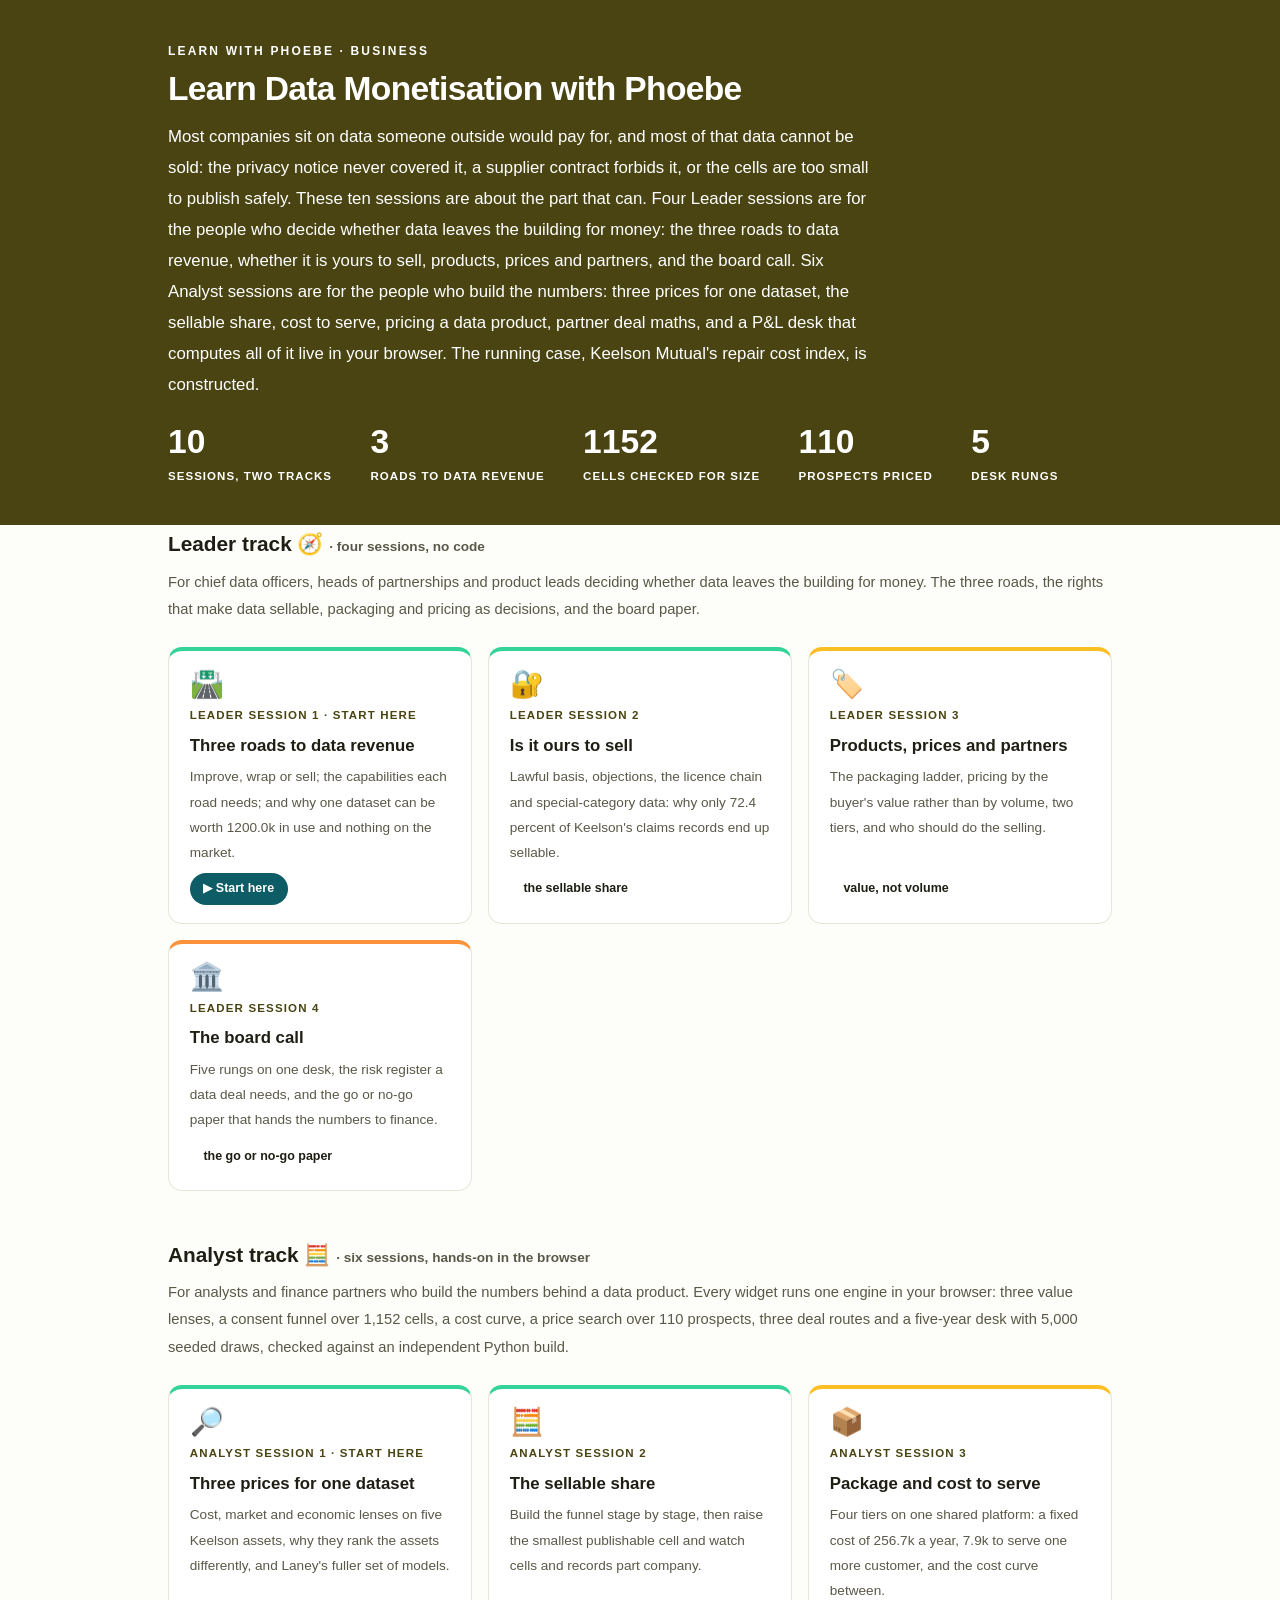
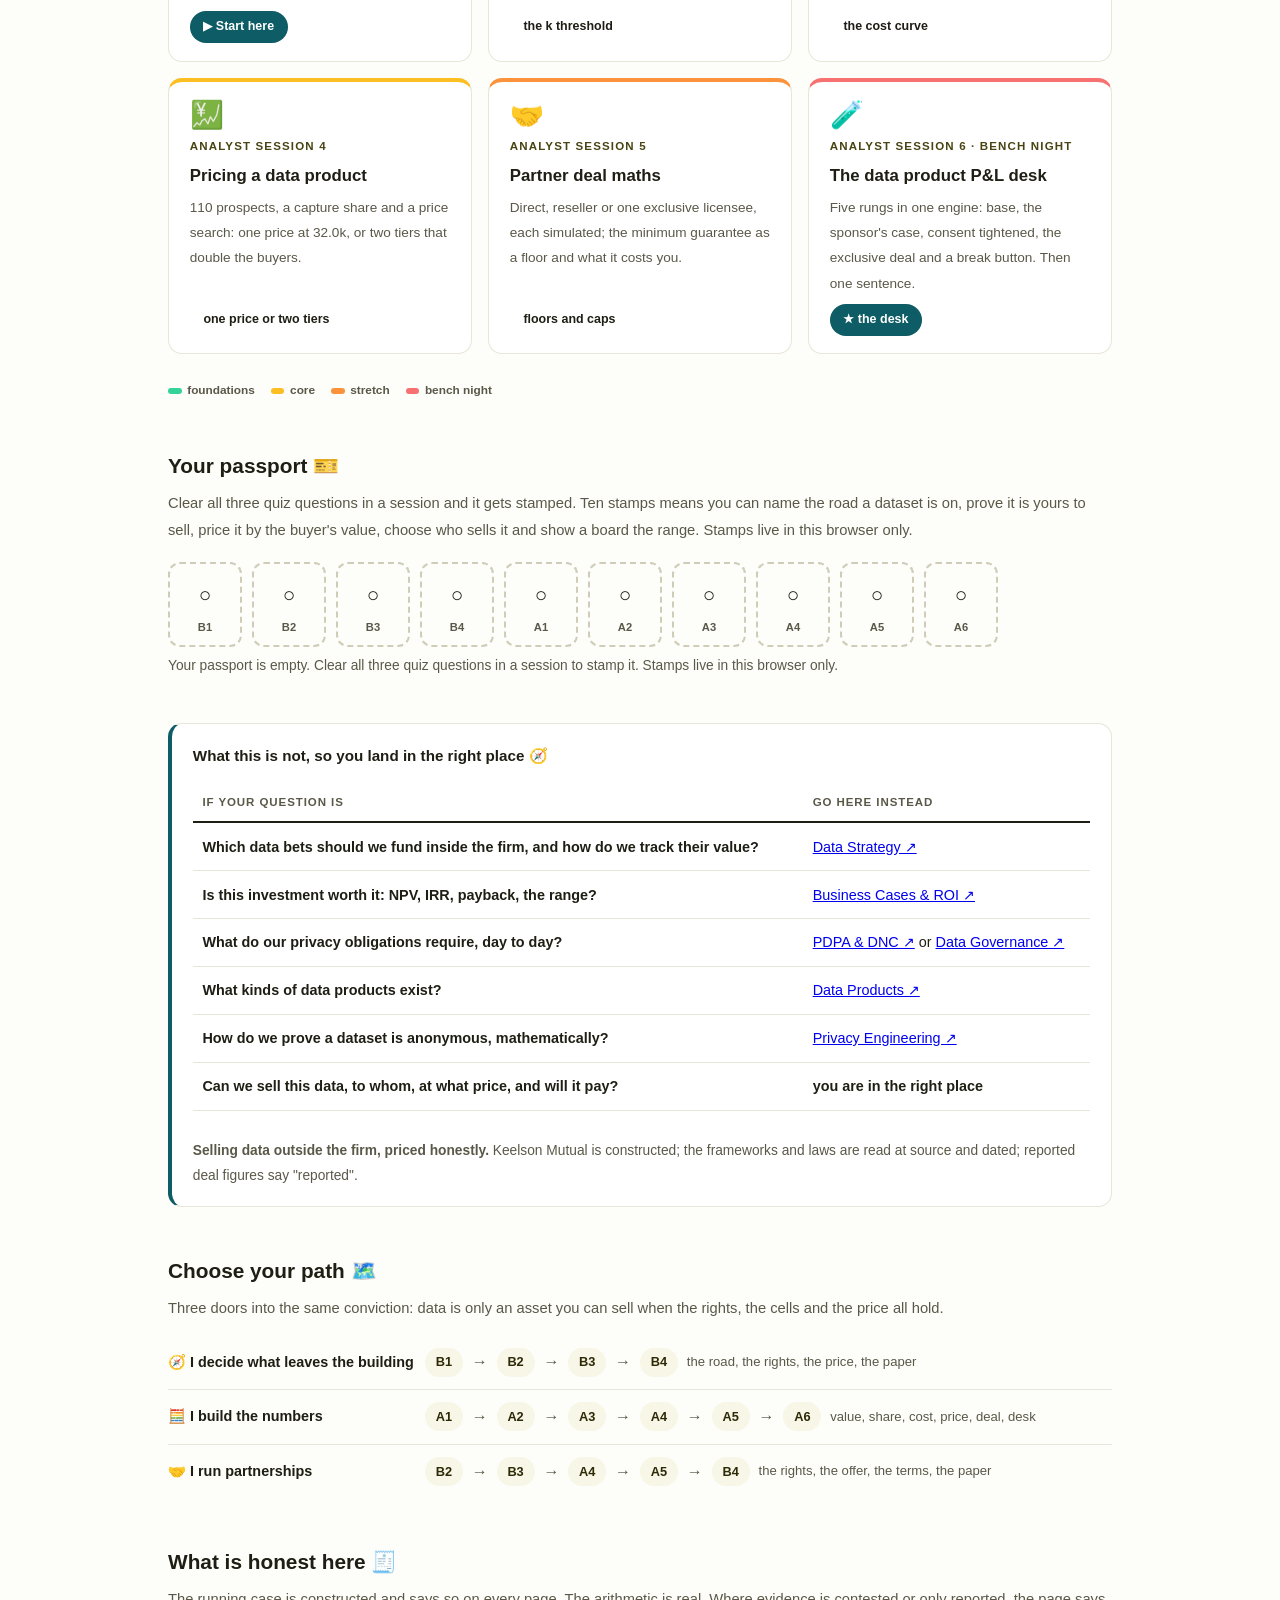
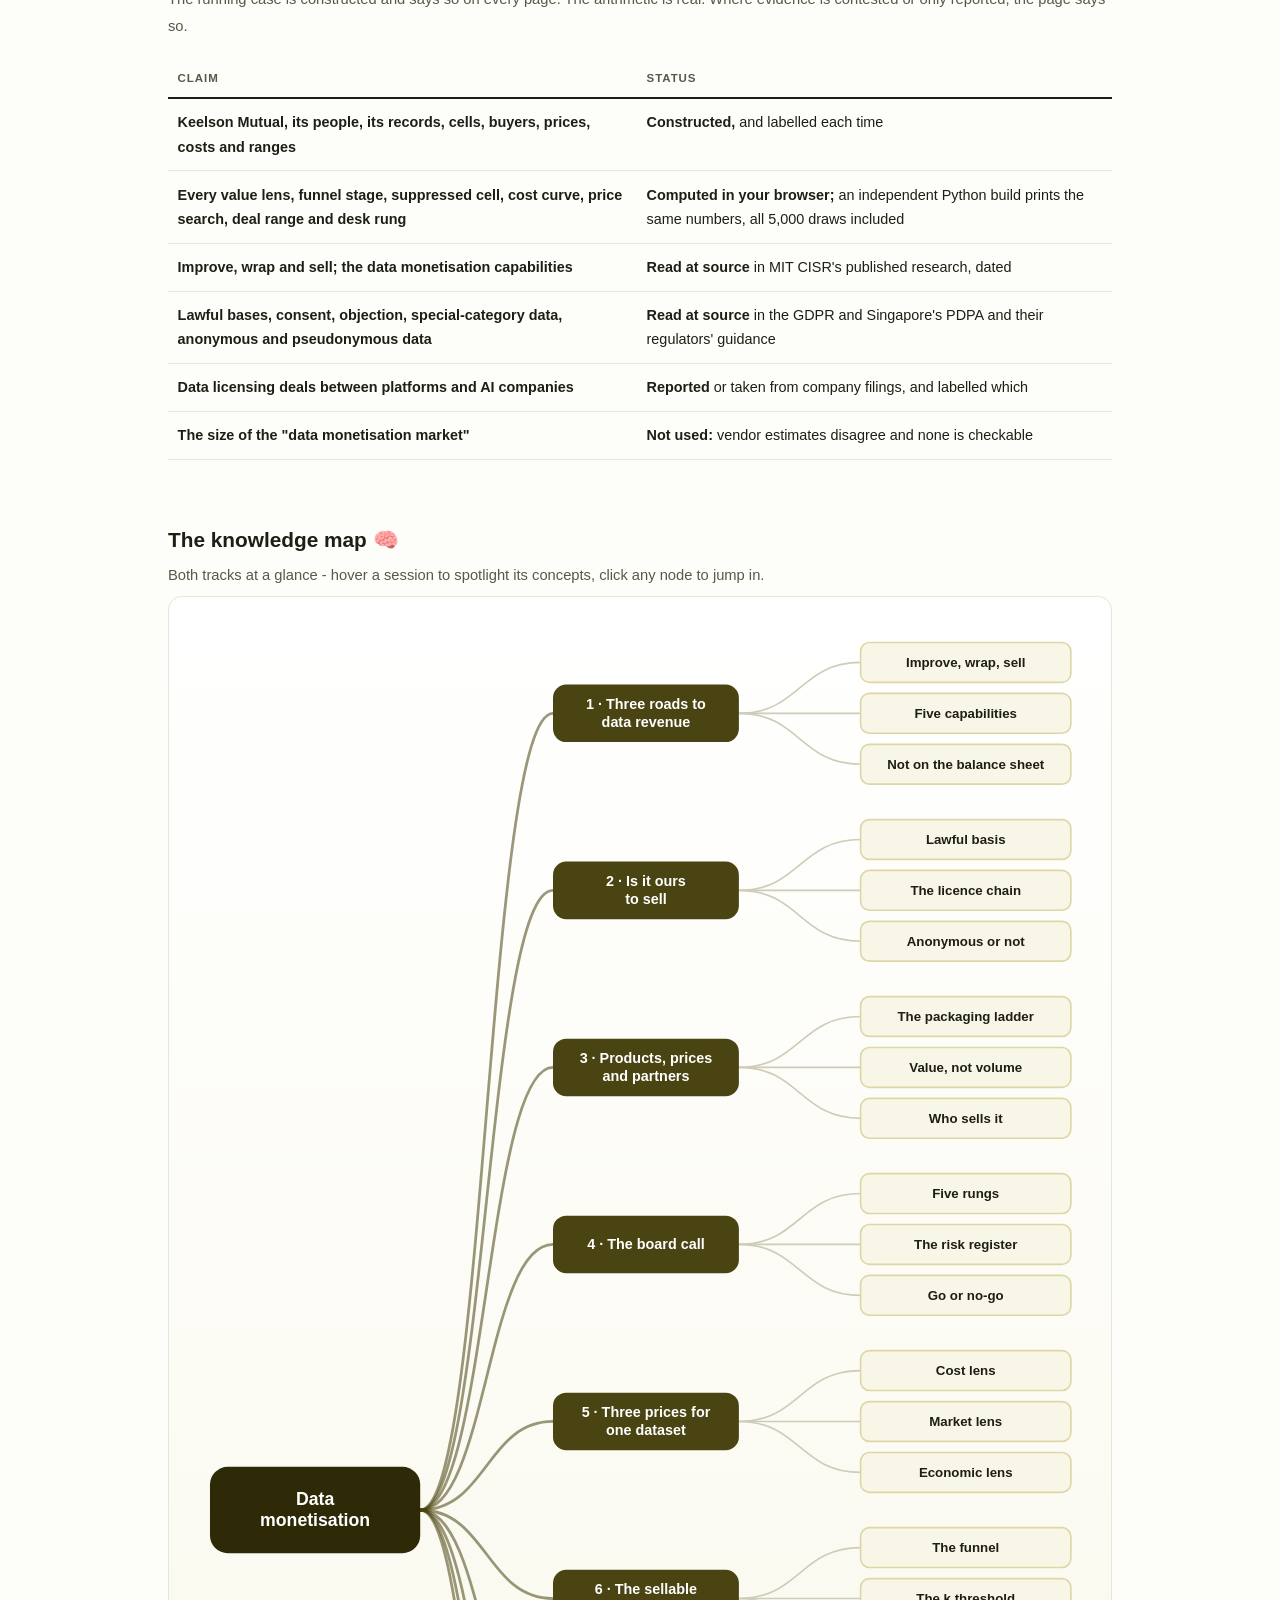
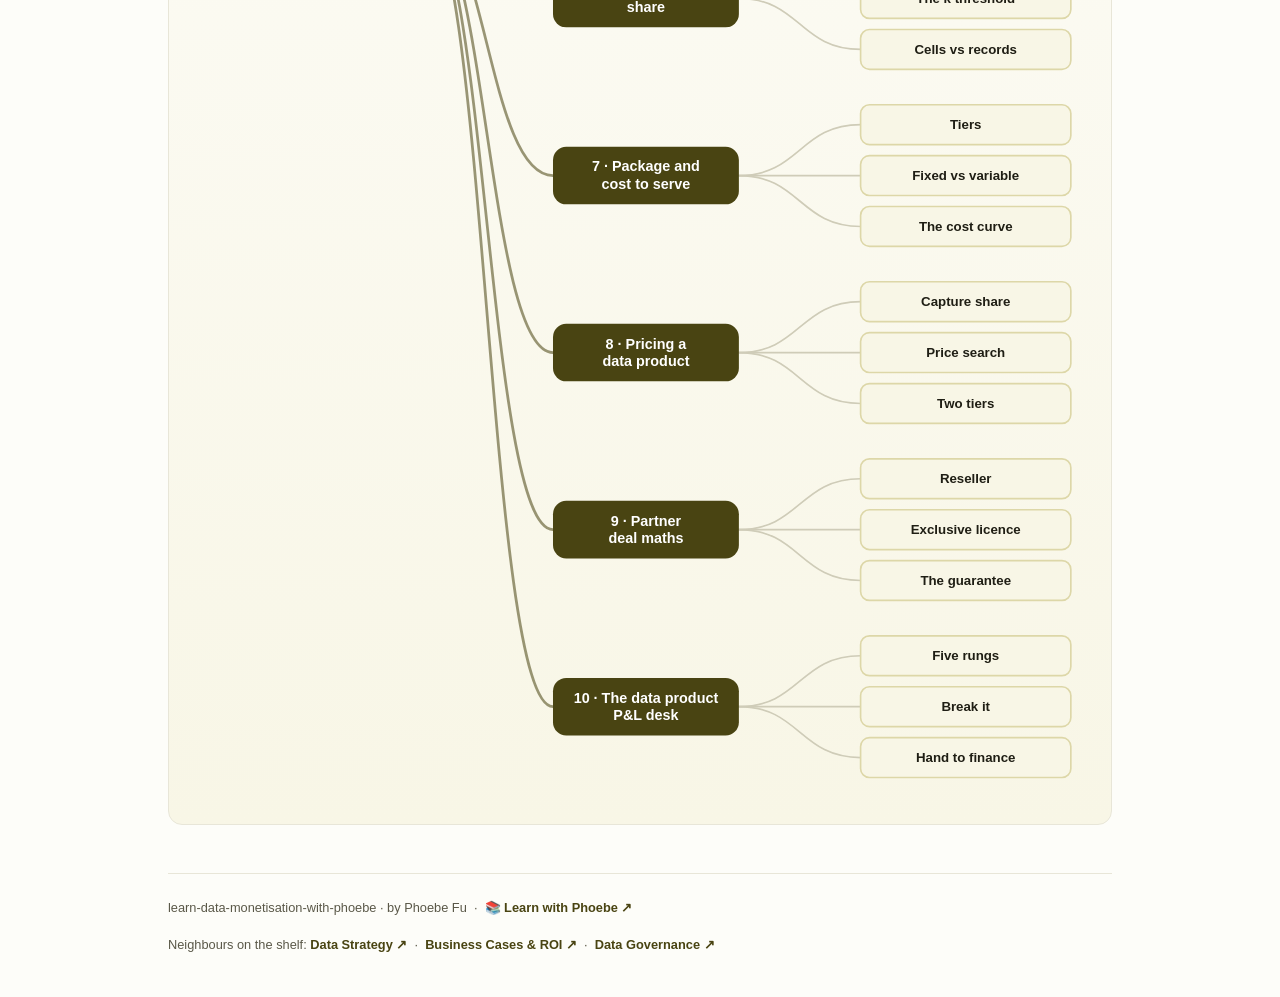
==== commit 90cbfde2: "Link Privacy Engineering now that it is live (a2, b2, b4, landing) Co-Authored-By: Claude Opus 5.5 <" ====
--- a/index.html
+++ b/index.html
@@ -145,7 +145,7 @@
         <tr><td>Is this investment worth it: NPV, IRR, payback, the range?</td><td><a href="https://phoebefu6.github.io/learn-business-cases-roi-with-phoebe/">Business Cases &amp; ROI ↗</a></td></tr>
         <tr><td>What do our privacy obligations require, day to day?</td><td><a href="https://phoebefu6.github.io/learn-pdpa-dnc-with-phoebe/">PDPA &amp; DNC ↗</a> or <a href="https://phoebefu6.github.io/learn-data-governance-with-phoebe/">Data Governance ↗</a></td></tr>
         <tr><td>What kinds of data products exist?</td><td><a href="https://phoebefu6.github.io/learn-data-product-with-phoebe/">Data Products ↗</a></td></tr>
-        <tr><td>How do we prove a dataset is anonymous, mathematically?</td><td>Privacy Engineering, planned on the shelf</td></tr>
+        <tr><td>How do we prove a dataset is anonymous, mathematically?</td><td><a href="https://phoebefu6.github.io/learn-privacy-engineering-with-phoebe/">Privacy Engineering ↗</a></td></tr>
         <tr><td><strong>Can we sell this data, to whom, at what price, and will it pay?</strong></td><td><strong>you are in the right place</strong></td></tr>
       </table>
       <p style="margin-top:.7rem;font-size:.86rem;color:var(--muted)"><strong>Selling data outside the firm, priced honestly.</strong> Keelson Mutual is constructed; the frameworks and laws are read at source and dated; reported deal figures say "reported".</p>
